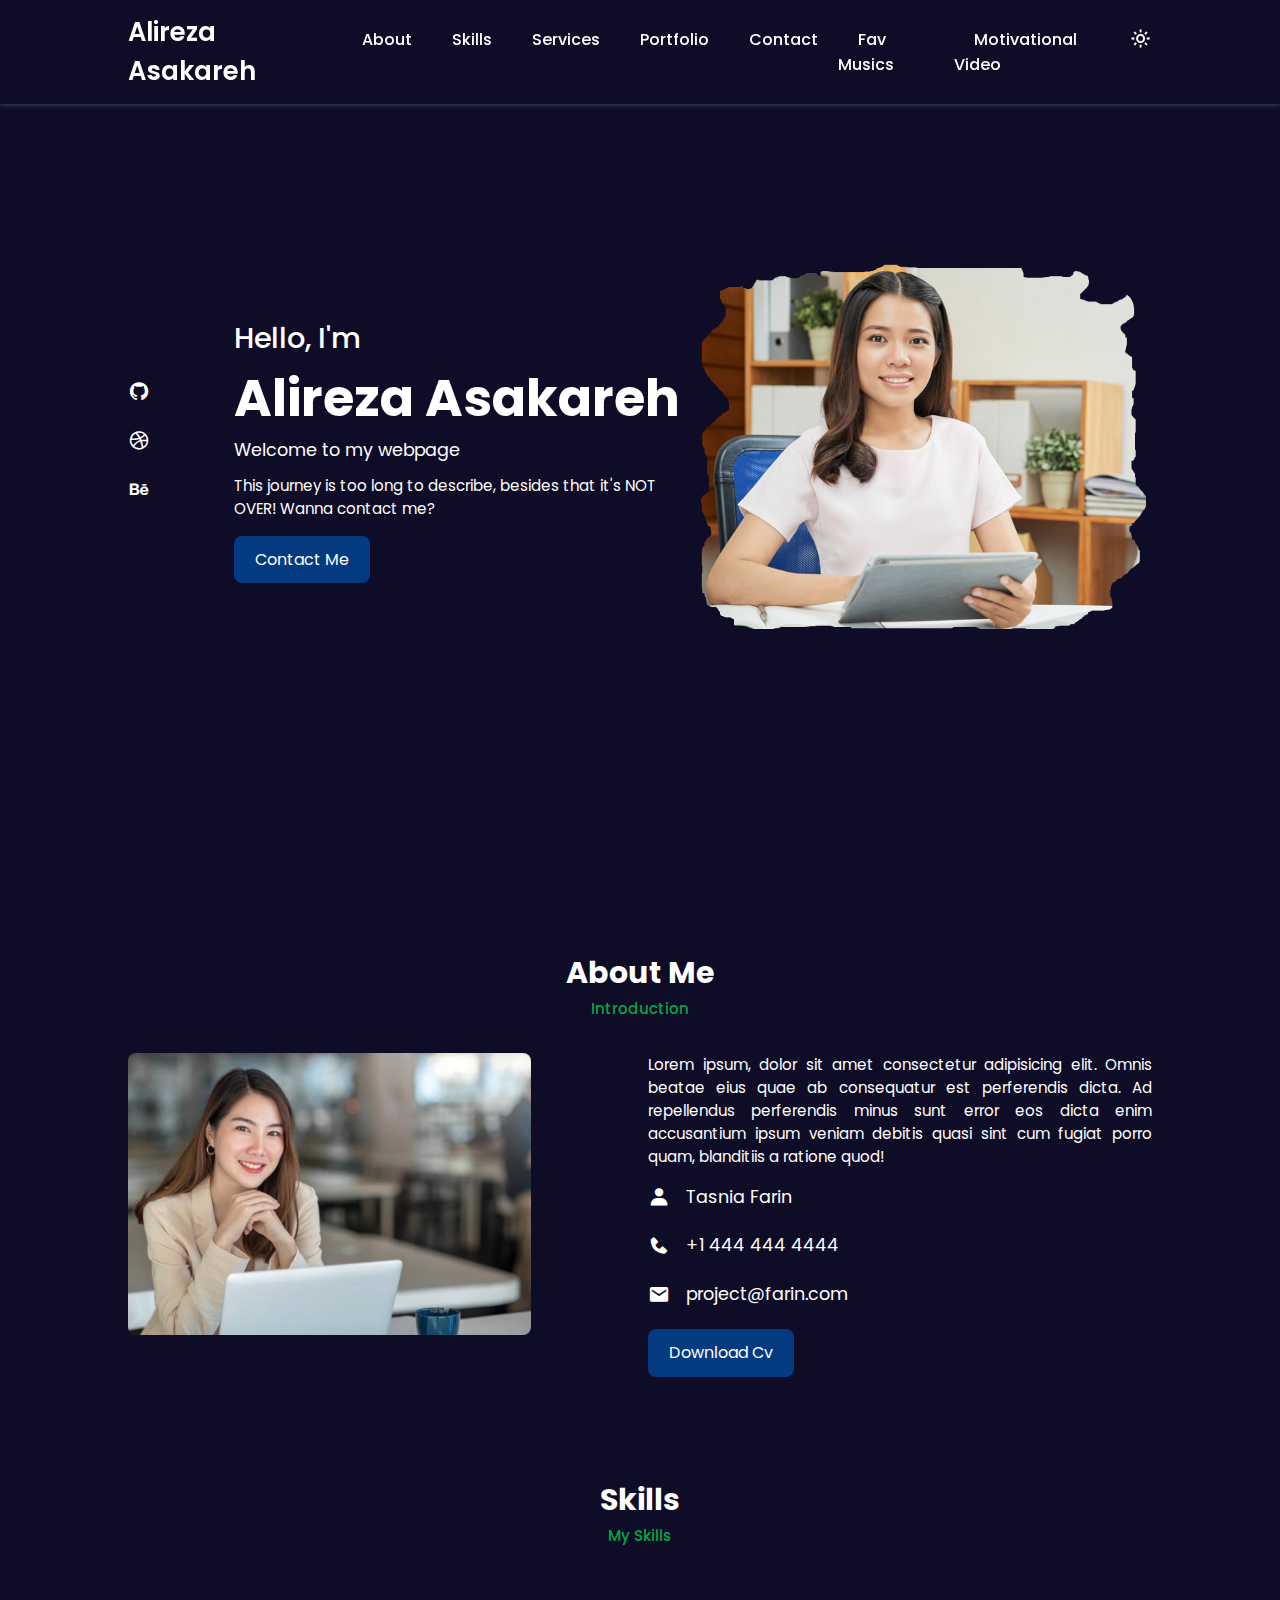
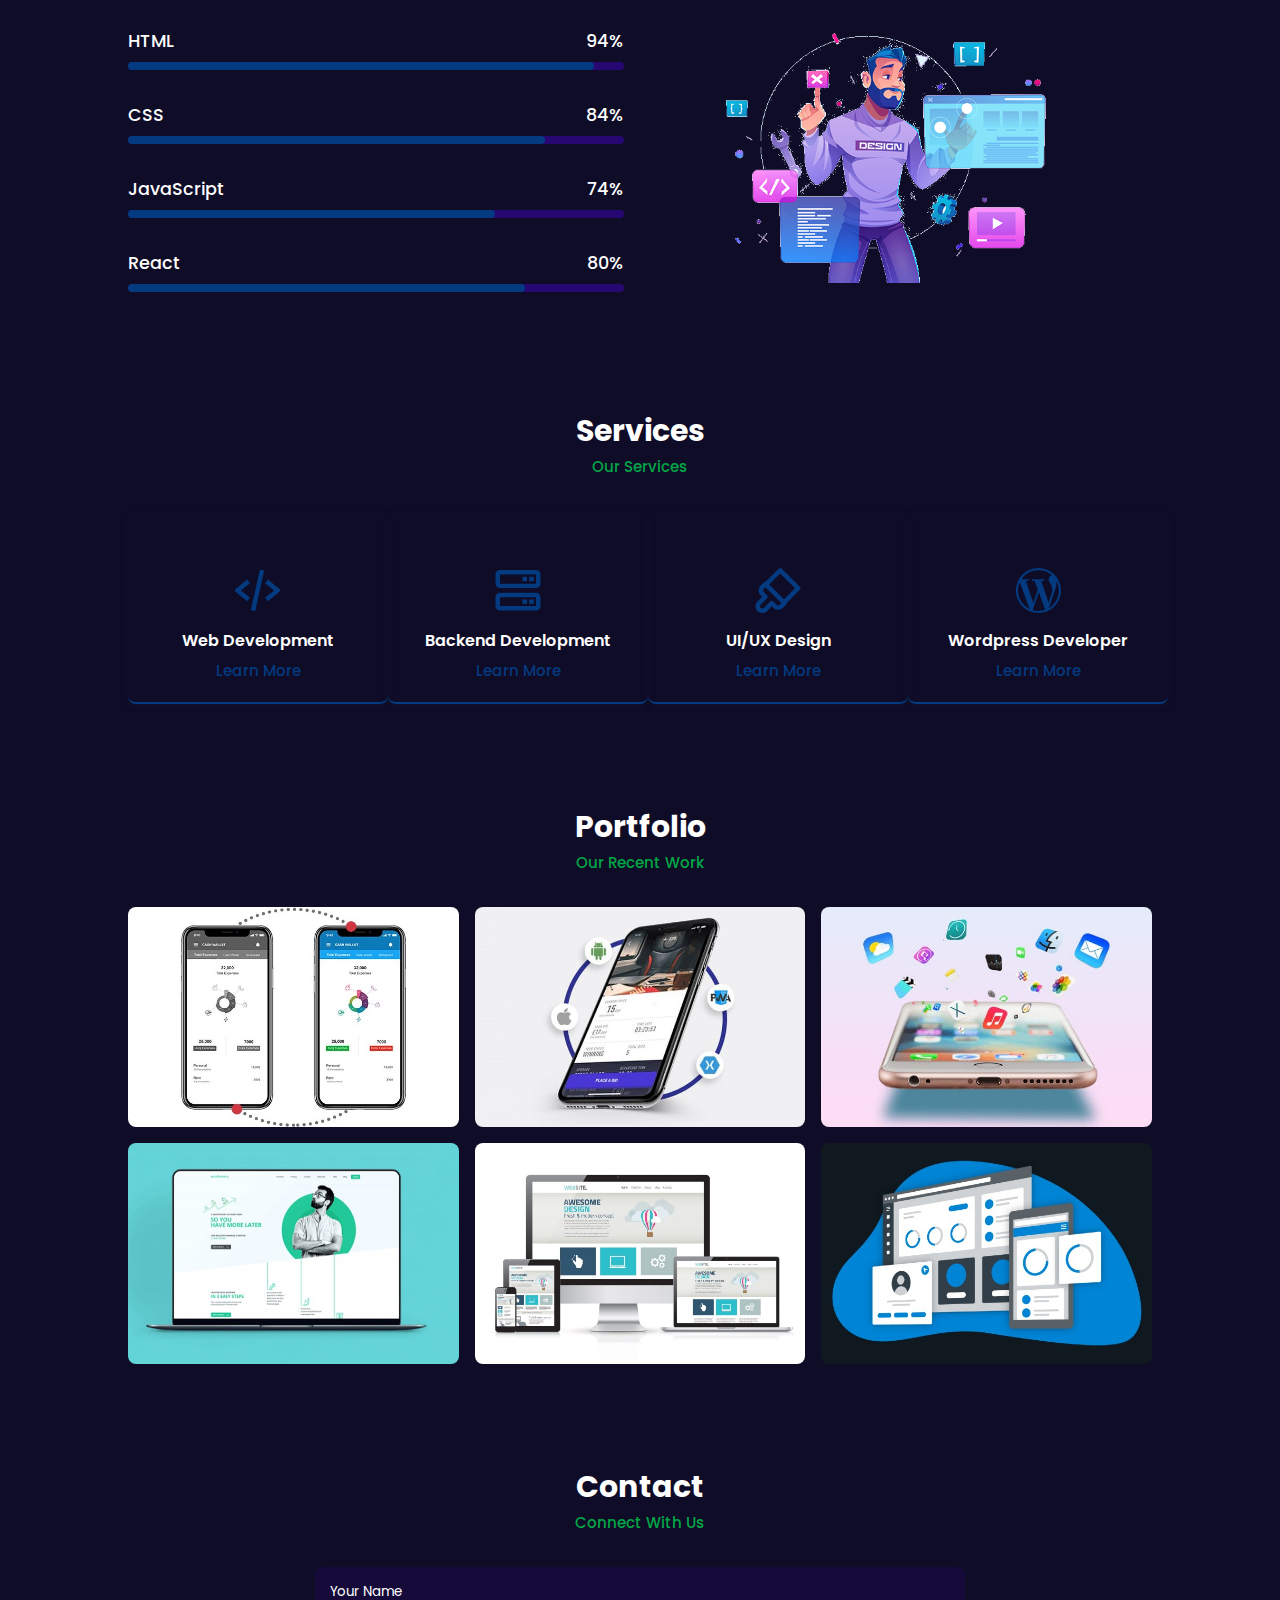
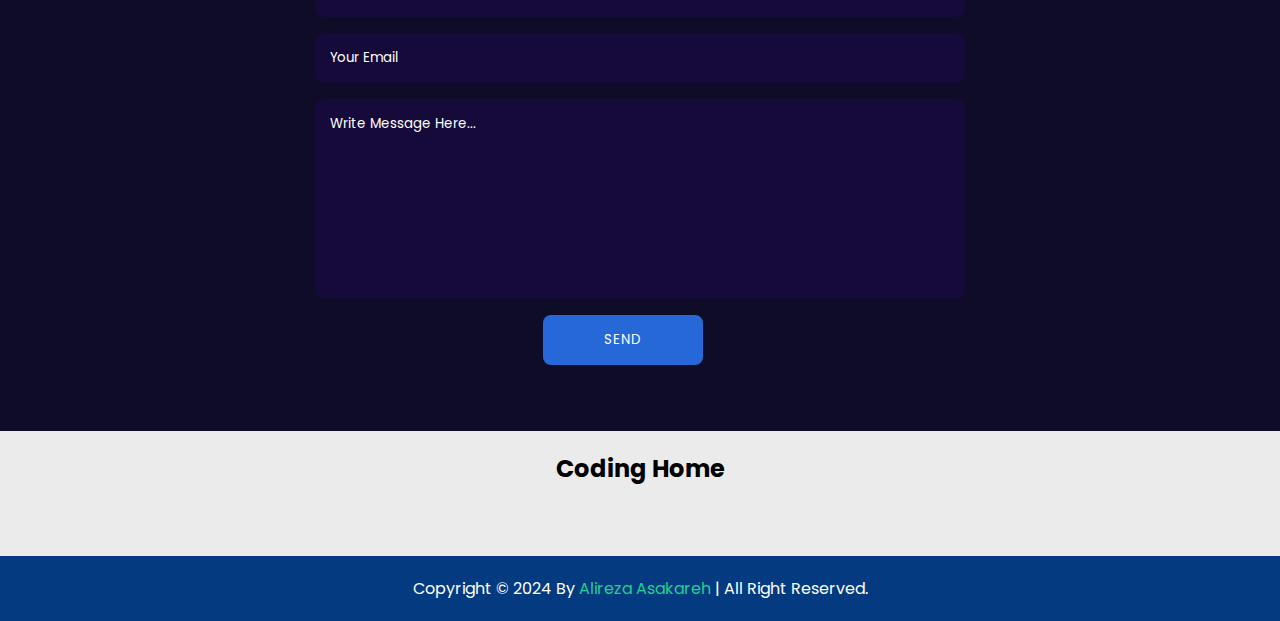
==== index.html @ b477e32b "Update index.html" ====
<!DOCTYPE html>
<html lang="en">
<head>
    <meta charset="UTF-8">
    <meta http-equiv="X-UA-Compatible" content="IE=edge">
    <meta name="viewport" content="width=device-width, initial-scale=1.0">
    <title>About Me | Alireza Asakareh</title>
    <!-- Link To CSS -->
    <link rel="stylesheet" href="./css/style.css">
    <!-- Box Icons -->
    <link rel="stylesheet"
  href="https://cdn.jsdelivr.net/npm/boxicons@latest/css/boxicons.min.css">


 
</head>
<body>
    <!-- Navbar -->
    <header>
        <a href="#" class="logo">Alireza Asakareh</a>
 
        <div class="bx bx-menu" id="menu-icon"></div>
 
        <ul class="navbar">
            <li><a href="#about">About</a></li>
            <li><a href="#skills">Skills</a></li>
            <li><a href="#services">Services</a></li>
            <li><a href="#portfolio">Portfolio</a></li>
            <li><a href="#contact">Contact</a></li>
            <li><a href="/FavoriteMusics">Fav Musics</a></li>
            <li><a href="/MOVideo">Motivational Video</a></li>
            <div class="bx bx-moon" id="darkmode"></div>
        </ul>
    </header>
    <!-- Home -->
 
    <section class="home" id="home">
        <div class="social">
            <a href="#"><i class='bx bxl-github'></i></a>
            <a href="#"><i class='bx bxl-dribbble' ></i></a>
            <a href="#"><i class='bx bxl-behance' ></i></a>
        </div>
        <div class="home-img">
            <img src="11.png" alt="">
        </div>
        <div class="home-text">
            <span>Hello, I'm</span>
            <h1>Alireza Asakareh</h1>
            <h2>Welcome to my webpage</h2>
            <p>This journey is too long to describe, besides that it's NOT OVER! Wanna contact me?</p>
            <a href="#contact" class="btn">Contact Me</a>
        </div>
 
    </section>
    <!-- About -->
    <section class="about" id="about">
        <div class="heading">
            <h2>About Me</h2>
            <span>Introduction</span>
        </div>
        <!-- About Content -->
        <div class="about-container">
            <div class="about-img">
                <img src="121.jpg" alt="">
            </div>
            <div class="about-text">
                <p>Lorem ipsum, dolor sit amet consectetur adipisicing elit. Omnis beatae eius quae ab consequatur est perferendis dicta. Ad repellendus perferendis minus sunt error eos dicta enim accusantium ipsum veniam debitis quasi sint cum fugiat porro quam, blanditiis a ratione quod!</p>
                <div class="information">
                    <!-- Box 1 -->
                    <div class="info-box">
                        <i class='bx bxs-user' ></i>
                        <span>Tasnia Farin</span>
                    </div>
                    <!-- Box 2 -->
                    <div class="info-box">
                        <i class='bx bxs-phone' ></i>
                        <span>+1 444 444 4444</span>
                    </div>
                    <!-- Box 3 -->
                    <div class="info-box">
                        <i class='bx bxs-envelope' ></i>
                        <span>project@farin.com</span>
                    </div>
                </div>
                <a href="#" class="btn">Download Cv</a>
            </div>
        </div>
    </section>
    <!-- Skills -->
    <section class="skills" id="skills">
        <div class="heading">
            <h2>Skills</h2>
            <span>My Skills</span>
        </div>
        <!-- Skills Content -->
        <div class="skills-container">
            <div class="bars">
                <!-- Box 1 -->
                <div class="bars-box">
                    <h3>HTML</h3>
                    <span>94%</span>
                    <div class="light-bar"></div>
                    <div class="percent-bar html-bar"></div>
                </div>
                <!-- Box 2 -->
                <div class="bars-box">
                    <h3>CSS</h3>
                    <span>84%</span>
                    <div class="light-bar"></div>
                    <div class="percent-bar css-bar"></div>
                </div>
                <!-- Box 3 -->
                <div class="bars-box">
                    <h3>JavaScript</h3>
                    <span>74%</span>
                    <div class="light-bar"></div>
                    <div class="percent-bar js-bar"></div>
                </div>
                <!-- Box 4 -->
                <div class="bars-box">
                    <h3>React</h3>
                    <span>80%</span>
                    <div class="light-bar"></div>
                    <div class="percent-bar react-bar"></div>
                </div>
            </div>
            <div class="skills-img">
                <img src="123.png" alt="">
            </div>
        </div>
 
    </section>
    <!-- Services -->
    <section class="services" id="services">
        <div class="heading">
            <h2>Services</h2>
            <span>Our Services</span>
        </div>
        <div class="services-content">
            <!-- Box 1 -->
            <div class="services-box">
                <i class='bx bx-code-alt' ></i>
                <h3>Web Development</h3>
                <a href="#">Learn More</a>
            </div>
            <!-- Box 2 -->
            <div class="services-box">
                <i class='bx bx-server' ></i>
                <h3>Backend Development</h3>
                <a href="#">Learn More</a>
            </div>
            <!-- Box 3 -->
            <div class="services-box">
                <i class='bx bx-brush' ></i>
                <h3>UI/UX Design</h3>
                <a href="#">Learn More</a>
            </div>

            <div class="services-box">
                <i class='bx bxl-wordpress' ></i>
                <h3>Wordpress Developer</h3>
                <a href="#">Learn More</a>
            </div>
        </div>
    </section>
    <!-- Portfolio -->
    <section class="portfolio" id="portfolio">
        <div class="heading">
            <h2>Portfolio</h2>
            <span>Our Recent Work</span>
        </div>
        <div class="portfolio-content">
            <div class="portfolio-img">
                <img src="blog-2.jpg" alt="">
            </div>
            <div class="portfolio-img">
                <img src="blog-3.jpg" alt="">
            </div>
            <div class="portfolio-img">
                <img src="blog-4.jpg" alt="">
            </div>
            <div class="portfolio-img">
                <img src="blog-5.jpg" alt="">
            </div>
            <div class="portfolio-img">
                <img src="blog-6.jpg" alt="">
            </div>
            <div class="portfolio-img">
                <img src="blog-7.jpg" alt="">
            </div>
            
        </div>
    </section>
    <!-- Contact -->
    <section class="contact" id="contact">
        <div class="heading">
            <h2>Contact</h2>
            <span>Connect With Us</span>
        </div>
        <div class="contact-form">
            <form action="mailto:AlirezaPlusBusiness@gmail.com" method="post">
                <input type="text" name="vName" id="vName" placeholder="Your Name">
                <input type="email" name="vEmail" id="vEmail" placeholder="Your Email">
                <textarea name="vMessage" id="vMessage" cols="30" rows="10" placeholder="Write Message Here..."></textarea>
                <input name="submit" type="submit" id="Ersal" onclick="Manage()" value="Send" class="contact-button">
            </form>
        </div>
    </section>
    <!-- Footer -->
    <div class="footer">
        <h2>Coding Home</h2>
        <div class="footer-social">
            <a href="https://x.com/AlirezaPlus">
 
<svg xmlns="http://www.w3.org/2000/svg" viewBox="0 0 512 512"><!--!Font Awesome Free 6.5.2 by @fontawesome - https://fontawesome.com License - https://fontawesome.com/license/free Copyright 2024 Fonticons, Inc.--><path d="M389.2 48h70.6L305.6 224.2 487 464H345L233.7 318.6 106.5 464H35.8L200.7 275.5 26.8 48H172.4L272.9 180.9 389.2 48zM364.4 421.8h39.1L151.1 88h-42L364.4 421.8z"/></svg></a>
        </div>
 
    </div>
    <!-- Copyright -->
    <div class="copyright">
        <p>Copyright © 2024 By <a href="#">Alireza Asakareh</a> | All Right Reserved.</p>
    </div>
 
 
 
    <!-- Link To JS -->
    <script src="./js/script.js"></script>
</body>
</html>
---- css/style.css ----
/* Google Fonts */
@import url("https://fonts.googleapis.com/css2?family=Poppins:wght@200;300;400;500;600;700&display=swap");
* {
  margin: 0;
  padding: 0;
  box-sizing: border-box;
  list-style: none;
  text-decoration: none;
  scroll-behavior: smooth;
  scroll-padding-top: 2rem;
  font-family: "Poppins", sans-serif;
}
:root {
  --main-color: #033a80;
  --bg-color: #fff;
  --text-color: #0f0c27;
  --hover: hsl(260, 100%, 51%);
 
  --big-font: 3.2rem;
  --medium-font: 1.8rem;
  --p-font: 0.941rem;
}
section {
  padding: 50px 10%;
}
body.active {
  --text-color: #fff;
  --bg-color: #0f0c27;
}
body {
  background: var(--bg-color);
  color: var(--text-color);
}
*::selection {
  color: var(--bg-color);
  background: var(--main-color);
}
.heading {
  text-align: center;
}
.heading h2 {
  font-size: 30px;
}
 
.heading span {
  font-size: var(--p-font);
  color: rgb(2, 166, 70);
}
header {
  position: fixed;
  width: 100%;
  top: 0;
  right: 0;
  z-index: 1000;
  display: flex;
  align-items: center;
  justify-content: space-between;
  background: var(--bg-color);
  padding: 13px 10%;
  transition: 0.2s;
  box-shadow: -3px -3px 7px #ffffff73,
				2px 2px 5px rgba(94, 104, 121, 0.288);
}
header.shadow {
  box-shadow: 0 0 4px rgb(14 55 54 / 15%);
}
.logo {
  font-size: 1.61rem;
  font-weight: 600;
  color: var(--text-color);
}
.navbar {
  display: flex;
}
.navbar a {
  font-size: 1rem;
  padding: 10px 20px;
  color: var(--text-color);
  font-weight: 500;
}
.navbar a:hover {
  color: var(--hover);
}
#menu-icon {
  font-size: 24px;
  cursor: pointer;
  z-index: 10001;
  display: none;
}
#darkmode {
  font-size: 22px;
  cursor: pointer;
}
.home {
  position: relative;
  width: 100%;
  min-height: 100vh;
  display: grid;
  grid-template-columns: 0.2fr 1fr 1fr;
  align-items: center;
  gap: 1rem;
}
.home-img {
  order: 3;
}
.home-img img {
  width: 100%;
}
.home-text span {
  font-size: var(--medium-font);
  font-weight: 500;
}
.home-text h1 {
  font-size: var(--big-font);
}
.home-text h2 {
  font-size: 1.1rem;
  font-weight: 400;
}
.home-text p {
  font-size: var(--p-font);
  font-weight: 400;
  margin: 0.7rem 0 1rem;
}
.social {
  display: flex;
  flex-direction: column;
}
.social a {
  margin-bottom: 1rem;
  font-size: 22px;
  color: var(--text-color);
}
.social a:hover {
  color: var(--hover);
}
.btn {
  display: inline-block;
  background: var(--main-color);
  color: #fff;
  padding: 0.7rem 1.3rem;
  border-radius: 0.5rem;
}
.btn:hover {
  background: var(--hover);
}
 

.about-container {
  display: grid;
  grid-template-columns: repeat(2, 1fr);
  gap: 1rem;
  margin-top: 2rem;
}
 
.about-img img {
  width: 80%;
  border-radius: 0.5rem;
}
.about-text p {
  font-size: var(--p-font);
  font-weight: 400;
  text-align: justify;
}
.information {
  margin: 1rem 0 1.4rem;
}
.information .info-box {
  display: flex;
  align-items: center;
  margin-bottom: 1.4rem;
}
.information .info-box .bx {
  font-size: 22px;
}
.information .info-box span {
  font-weight: 400;
  margin-left: 1rem;
}
.skills-container {
  display: grid;
  grid-template-columns: repeat(2, 1fr);
  align-items: center;
  gap: 2rem;
  margin-top: 4rem;
}
.skills-img img {
  width: 80%;
  padding-left: 4rem;
  object-position: center;
}
.bars-box {
  position: relative;
  display: flex;
  justify-content: space-between;
  align-items: center;
  padding: 1rem 0;
  margin-bottom: 1rem;
}
.bars-box h3,
span {
  font-size: 1.1rem;
  font-weight: 500;
}
.light-bar {
  position: absolute;
  bottom: 0;
  left: 0;
  width: 100%;
  height: 0.5rem;
  background: hsla(260, 100%, 44%, 0.4);
  border-radius: 0.5rem;
}
.percent-bar {
  position: absolute;
  bottom: 0;
  left: 0;
  height: 0.5rem;
  background: var(--main-color);
  border-radius: 0.5rem;
}
.html-bar {
  width: 94%;
}
.css-bar {
  width: 84%;
}
.js-bar {
  width: 74%;
}
.react-bar {
  width: 80%;
}
.services-content {
  display: grid;
  grid-template-columns: repeat(auto-fit, minmax(200px, auto));
  justify-content: center;
  gap: 1rem;
  margin-top: 2rem;
}
.services-box {
  padding: 20px;
  width: 260px;
  display: flex;
  flex-direction: column;
  align-items: center;
  text-align: center;
  border-radius: 0.5rem;
  border-bottom: 2px solid var(--main-color);
  box-shadow: 0 2px 7px rgb(14 55 54 / 15%);
}
.services-box:hover{
 background-color: #02225a;
}

.services-box h3 {
  font-size: 1rem;
  font-weight: 600;
  margin: 0.7rem 0 0.4rem;
}
.services-box:hover h3{
  color: #fff;
}
.services-box .bx {
  padding-top: 2rem;
  font-size: 54px;
  color: var(--main-color);
}
.services-box:hover .bx{
  color: #22cf91;
}
.services-box a {
  color: var(--main-color);
  font-size: var(--p-font);
  font-weight: 500;
}
.services-box:hover a{
  color: #8b8a8f;
}
.portfolio-content {
  display: grid;
  grid-template-columns: repeat(auto-fit, minmax(280px, auto));
  gap: 1rem;
  margin-top: 2rem;
}
.portfolio-img {
  overflow: hidden;
  border-radius: 0.5rem;
}
.portfolio-img img {
  width: 100%;
  display: block;
}
.portfolio-img img:hover {
  transform: scale(1.1);
  transition: 1s;
}
.contact-form {
  display: grid;
  place-items: center;
  margin-top: 2rem;
}
.contact-form form {
  display: flex;
  flex-direction: column;
  width: 650px;
}
form input,
textarea {
  padding: 15px;
  border-radius: 0.5rem;
  width: 100%;
  border: none;
  outline: none;
  background: hsla(260, 100%, 44%, 0.1);
  margin-bottom: 1rem;
  color: var(--text-color);
}
form input::placeholder,
textarea::placeholder {
  color: var(--text-color);
}
form textarea {
  resize: none;
  height: 200px;
}
.contact-button {
  width: 160px;
  cursor: pointer;
  background: #2768d9;
  color: #fff;
  justify-content: center;
  text-transform: uppercase;
  letter-spacing: 1px;
  margin-left: 35%;
}
.contact-button:hover {
  background: var(--hover);
}
.footer {
  display: grid;
  place-items: center;
  padding: 20px;
  background: #ebebeb;
  color: #000;
}
.footer h2 {
  font-size: 1.5rem;
  margin-bottom: 1.6rem;
}
.footer-social a i{
  color: rgb(10, 26, 208);
  font-size: 25px;
  margin-left: 10px;
  text-align: center;
  line-height: 40px;
  background-color: #fff;
  border-radius: 50%;
  width: 40px;
  height: 40px;
}
.copyright {
  padding: 20px;
  background: var(--main-color);
  text-align: center;
  color: #fff;
}
.copyright a{
  color: #22cf91;
}
/* Making Responsive */
@media (max-width: 991px) {
  header {
    padding: 18px 4%;
  }
  section {
    padding: 50px 4%;
  }
}
@media (max-width: 881px) {
  :root {
    --big-font: 2.7rem;
    --medium-font: 1.4rem;
  }
}
@media (max-width: 768px) {
  :root {
    --big-font: 2.4rem;
    --medium-font: 1.2rem;
  }
  header {
    padding: 11px 4%;
  }
  #menu-icon {
    display: initial;
    color: var(--text-color);
  }
  header .navbar {
    position: absolute;
    top: -500px;
    left: 0;
    right: 0;
    display: flex;
    flex-direction: column;
    background: var(--bg-color);
    box-shadow: 0 4px 4px rgb(0 0 0 / 10%);
    transition: 0.2s ease;
    text-align: center;
  }
  .navbar.active {
    top: 100%;
  }
  .navbar a {
    padding: 1.5rem;
    display: block;
    background: var(--bg-color);
  }
  #darkmode {
    position: absolute;
    top: 1.4rem;
    right: 2rem;
  }
  .scroll-down {
    display: none;
  }
  .home {
    grid-template-columns: 0.5fr 3fr;
  }
  .home-text {
    grid-column: 1/3;
    padding-left: 1.4rem;
  }
  .home-img {
    order: initial;
  }
  .about-container {
    grid-template-columns: 1fr;
  }
  .about-img {
    display: flex;
    justify-content: center;
  }
  .skills-container {
    grid-template-columns: 1fr;
  }
  .skills-img img {
    padding-left: 0;
  }
  .skills-img {
    padding-top: 2rem;
    display: flex;
    justify-content: center;
  }
  .contact-form form{
    width: 300px;
  }
  .contact-button{
    margin-left: 25%;
  }
}
@media (max-width: 340px) {
  :root {
    --big-font: 1.7rem;
    --medium-font: 1.1rem;
  }
  .home-text span {
    font-size: 1rem;
  }
  .home-text h2 {
    font-size: 0.9rem;
    font-weight: 500;
  }
  .information .info-box span {
    font-size: 1rem;
  }
  .portfolio-content {
    grid-template-columns: repeat(auto-fit, minmax(200px, auto));
  }
  .contact-form form{
    width: 300px;
  }
  .contact-button{
    margin-left: 25%;
  }
}
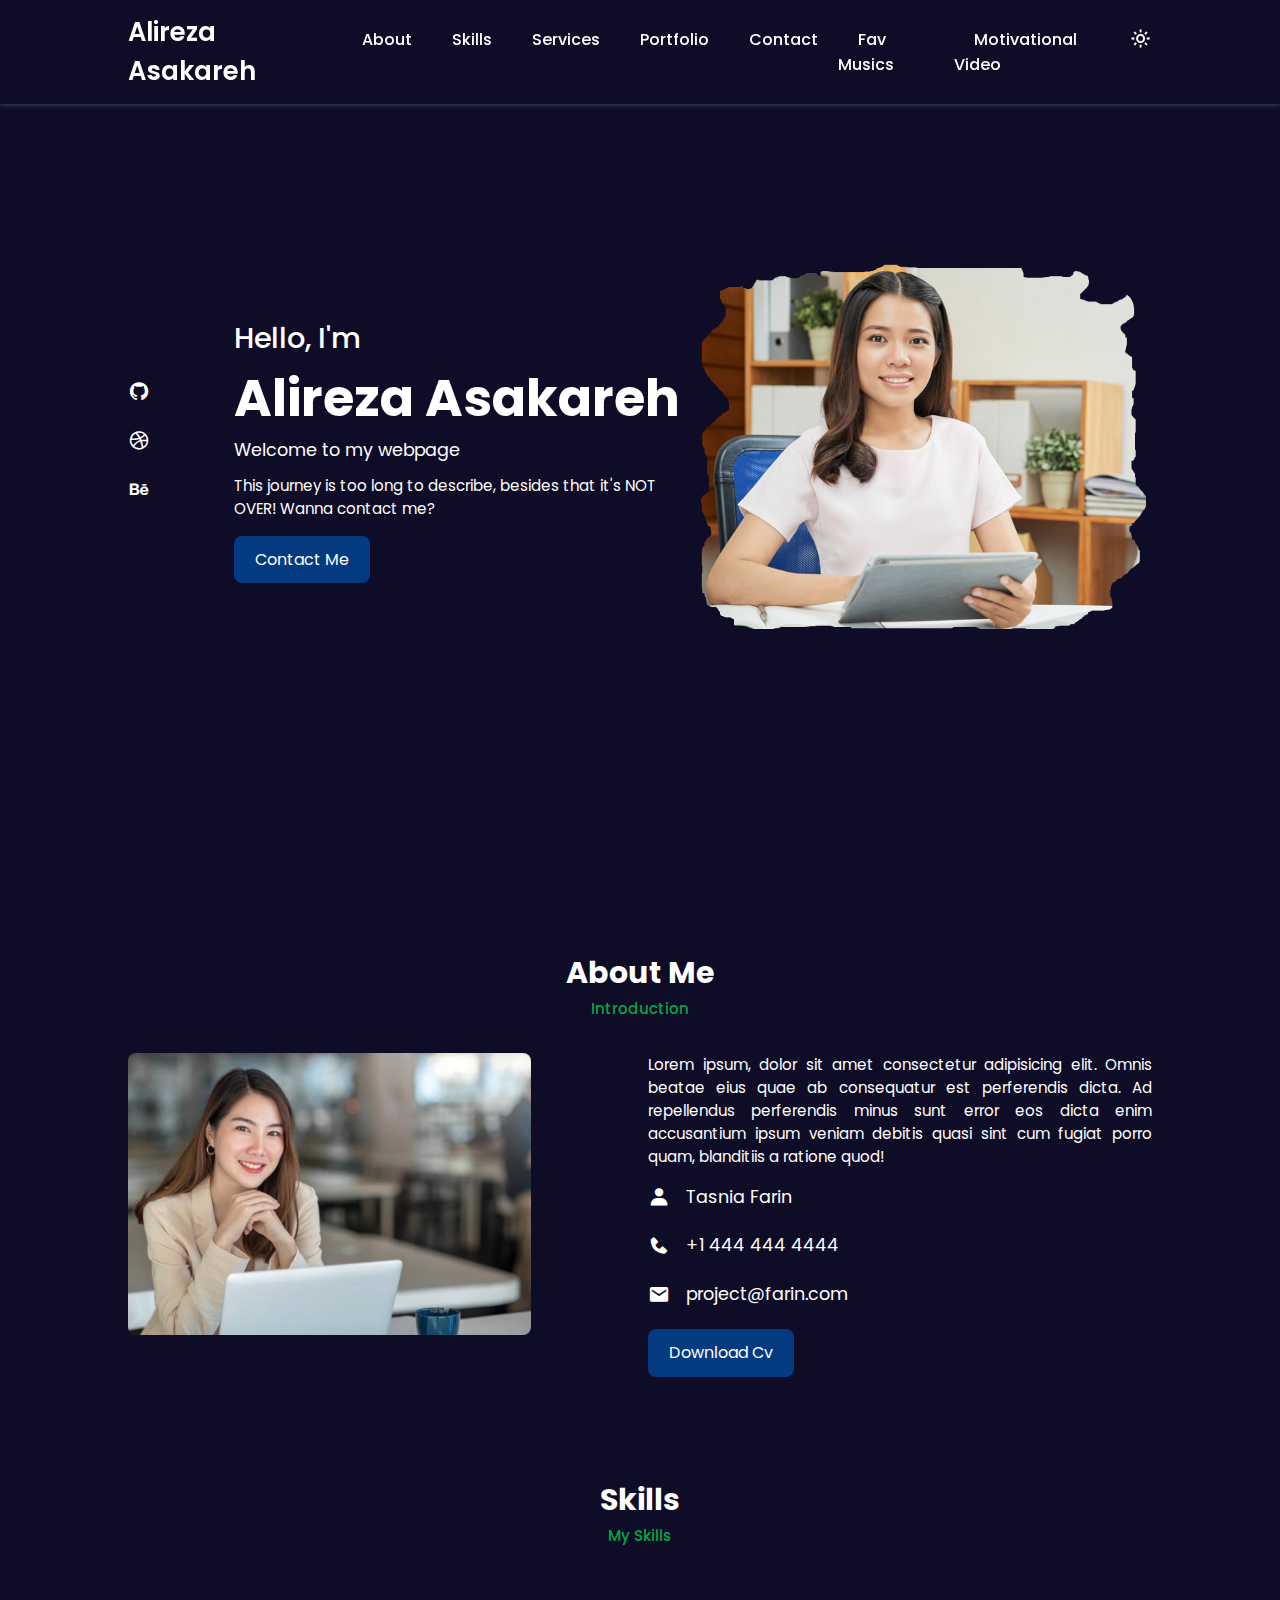
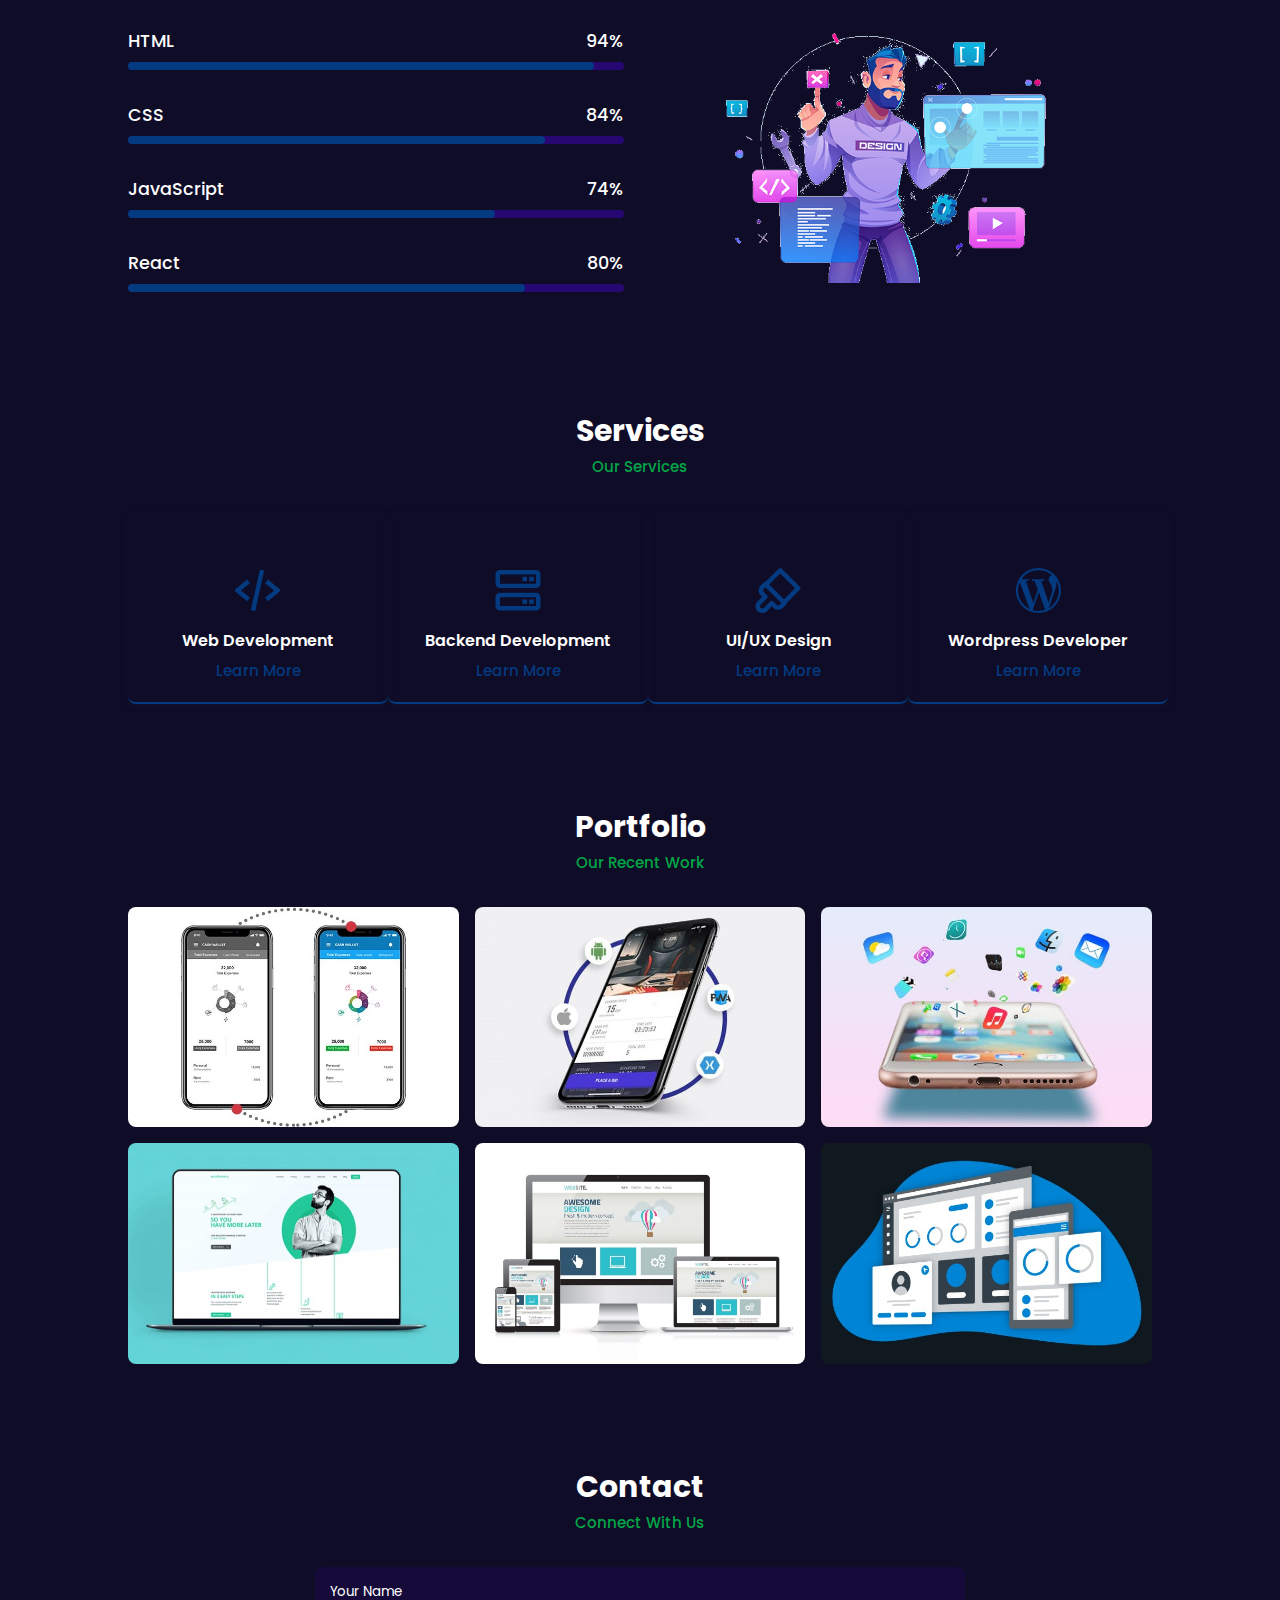
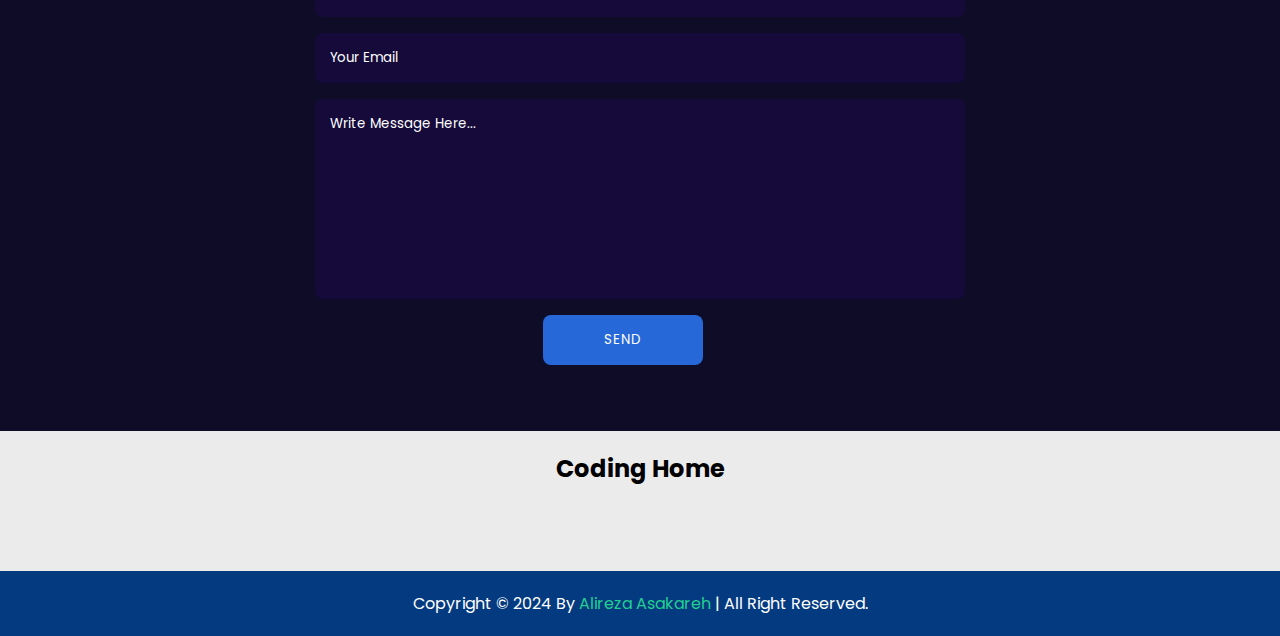
==== commit 57666787: "Update index.html" ====
--- a/index.html
+++ b/index.html
@@ -10,8 +10,9 @@
     <!-- Box Icons -->
     <link rel="stylesheet"
   href="https://cdn.jsdelivr.net/npm/boxicons@latest/css/boxicons.min.css">
-
-
+    <!-- Fontawesome -->
+    <link rel="stylesheet"
+  href="https://cdn.jsdelivr.net/npm/boxicons@latest/css/boxicons.min.css">
  
 </head>
 <body>
@@ -210,9 +211,7 @@
     <div class="footer">
         <h2>Coding Home</h2>
         <div class="footer-social">
-            <a href="https://x.com/AlirezaPlus">
- 
-<svg xmlns="http://www.w3.org/2000/svg" viewBox="0 0 512 512"><!--!Font Awesome Free 6.5.2 by @fontawesome - https://fontawesome.com License - https://fontawesome.com/license/free Copyright 2024 Fonticons, Inc.--><path d="M389.2 48h70.6L305.6 224.2 487 464H345L233.7 318.6 106.5 464H35.8L200.7 275.5 26.8 48H172.4L272.9 180.9 389.2 48zM364.4 421.8h39.1L151.1 88h-42L364.4 421.8z"/></svg></a>
+            <a href="https://x.com/AlirezaPlus"><i class="fa-brands fa-square-x-twitter"></i></a>
         </div>
  
     </div>
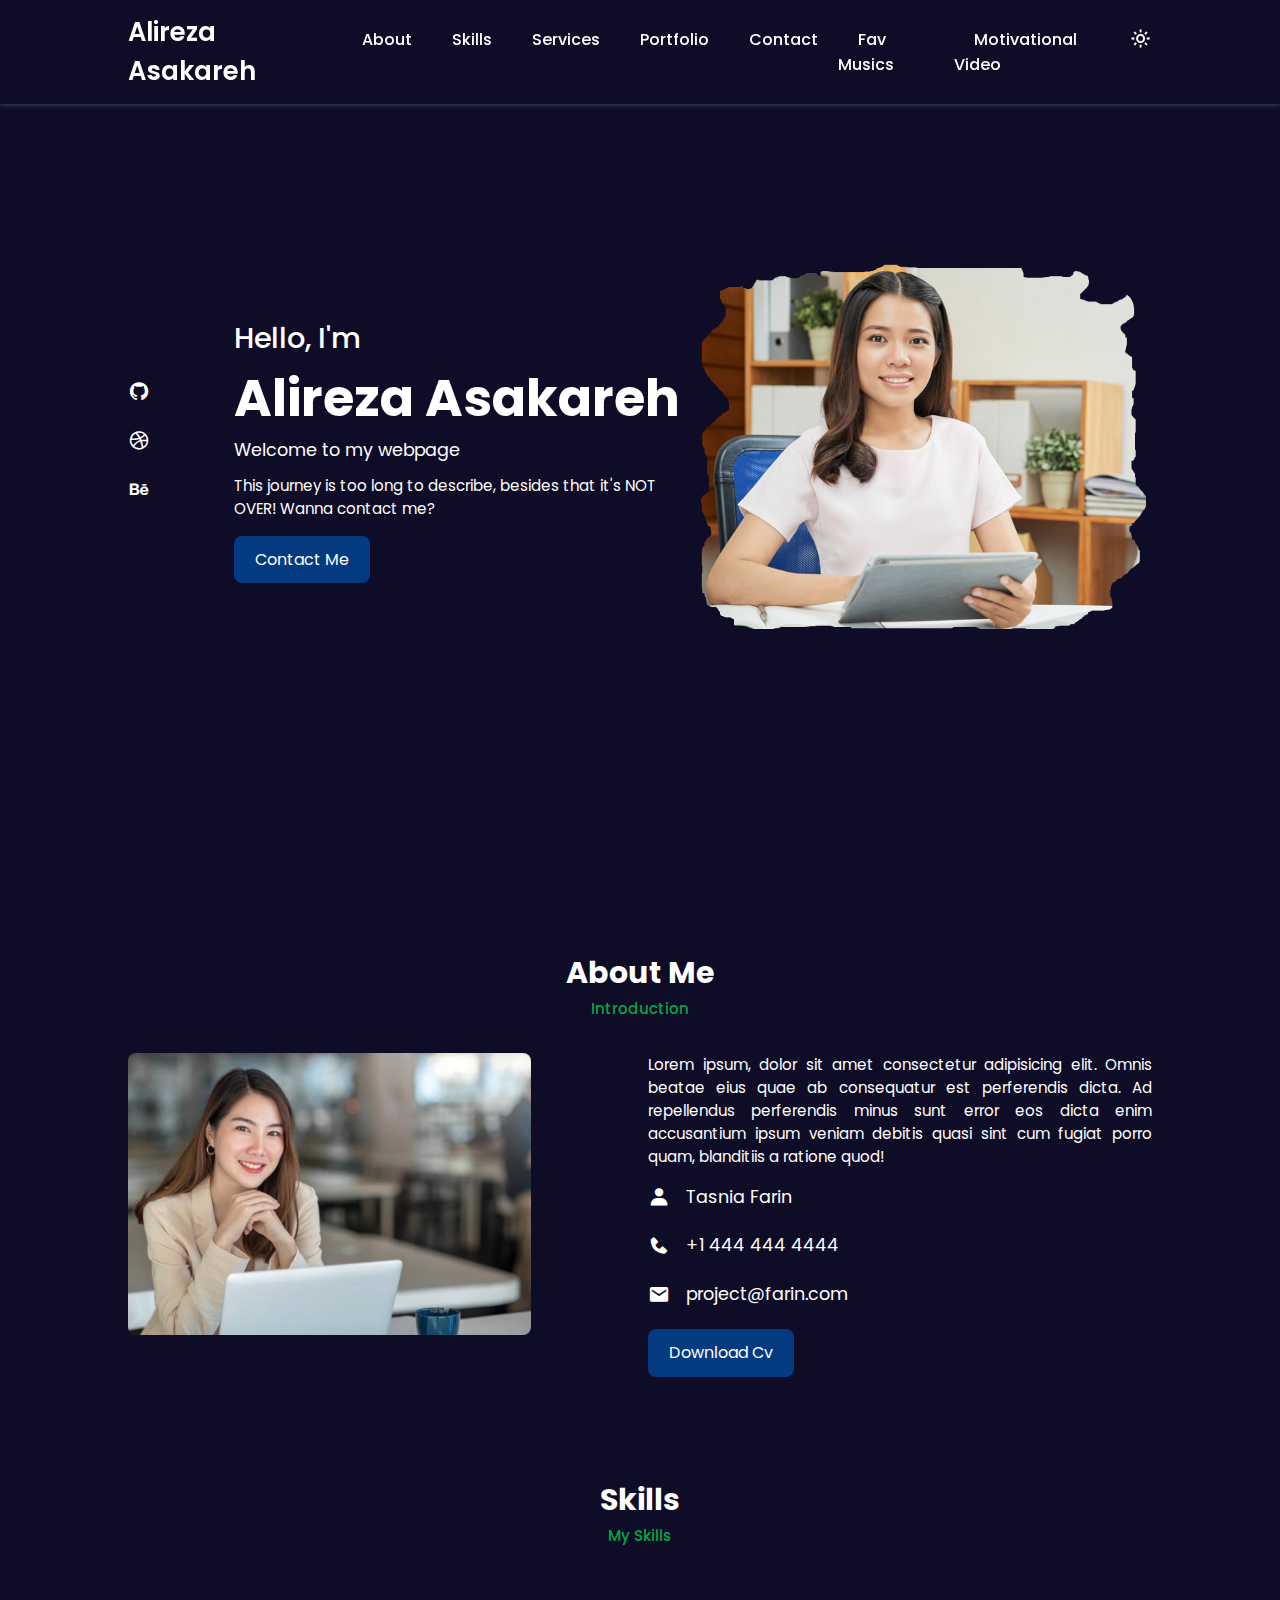
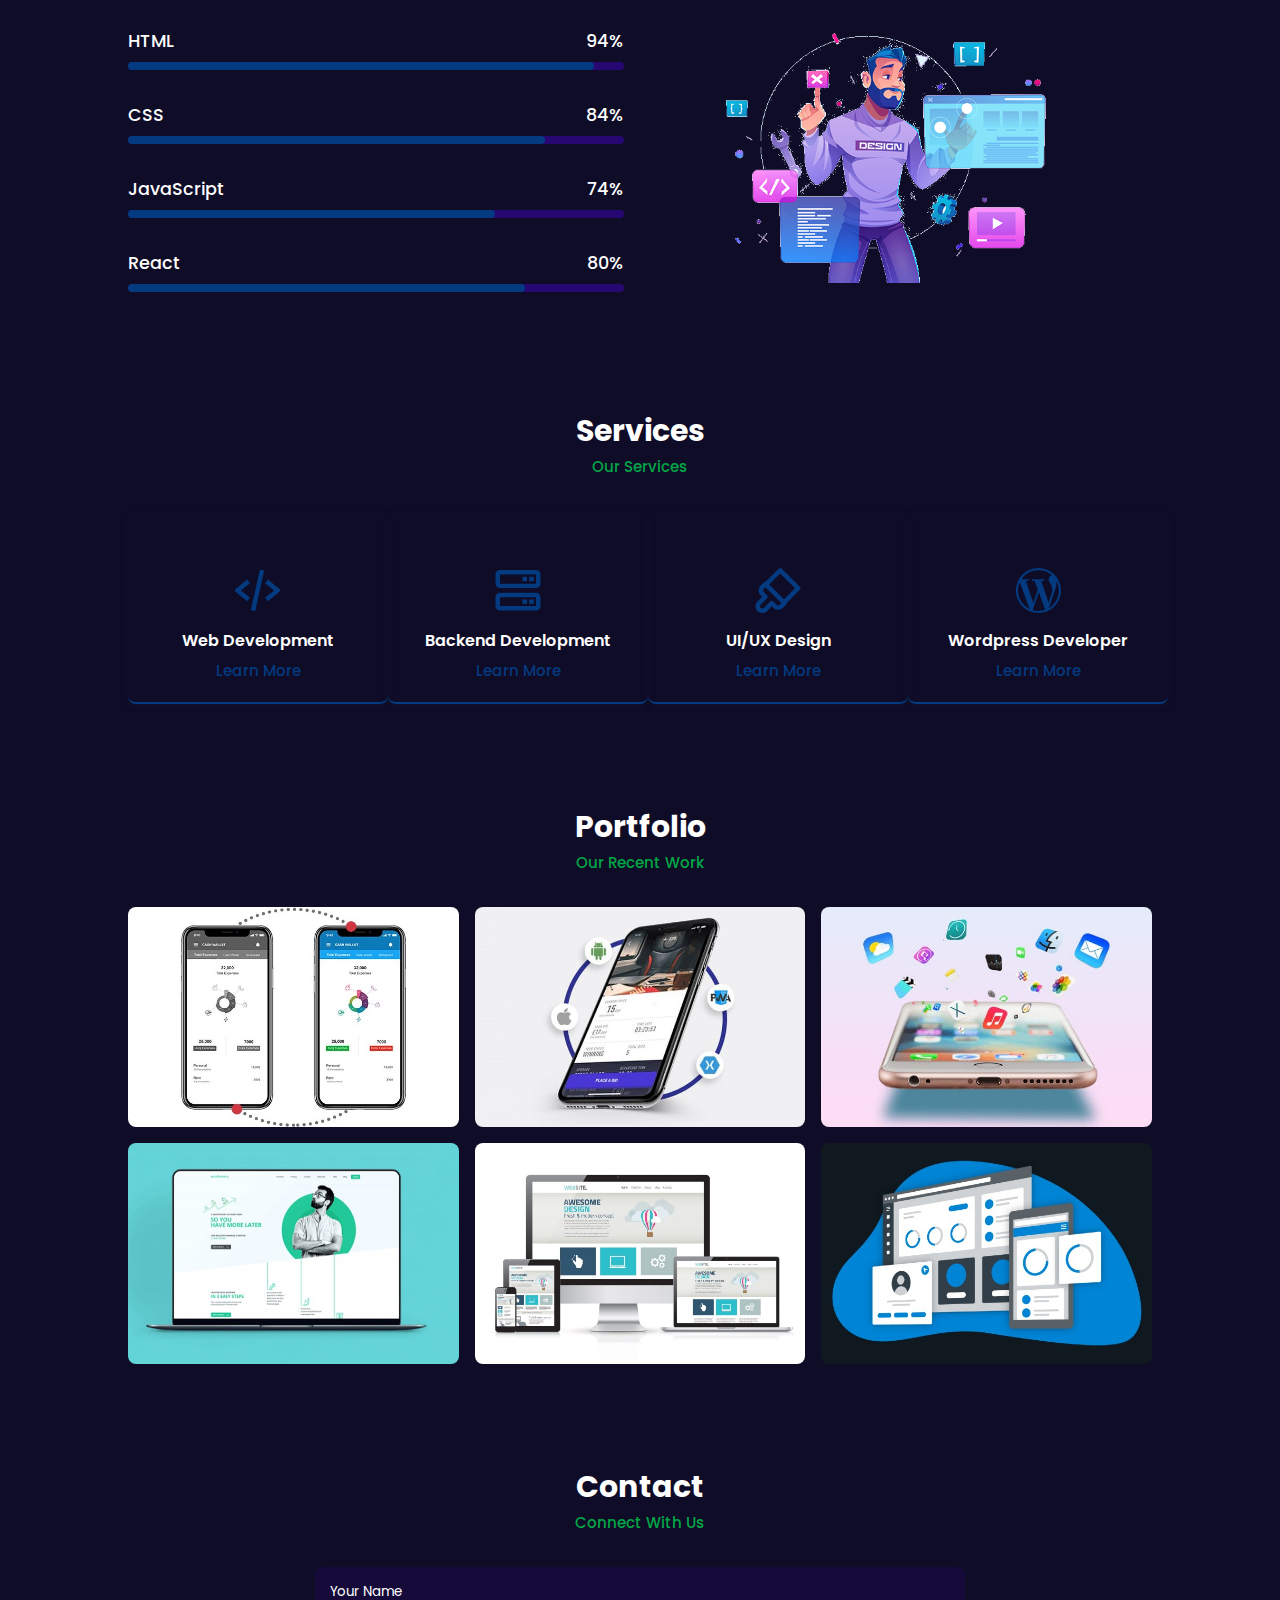
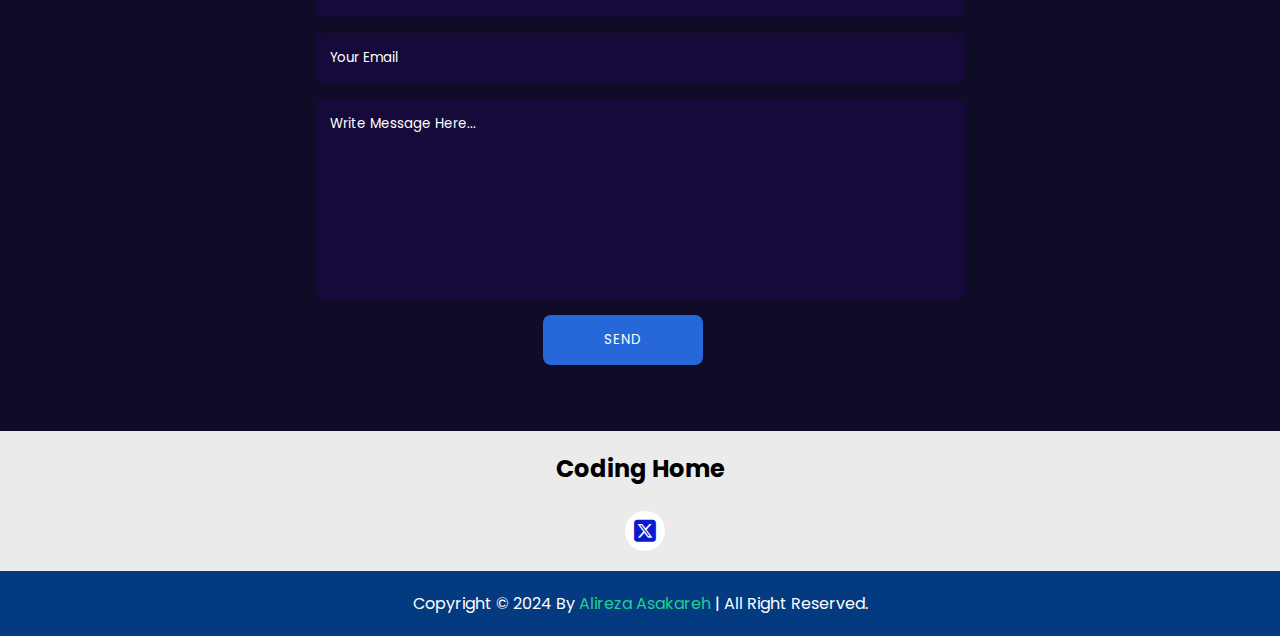
==== commit 3c6e2466: "Update index.html" ====
--- a/index.html
+++ b/index.html
@@ -11,8 +11,8 @@
     <link rel="stylesheet"
   href="https://cdn.jsdelivr.net/npm/boxicons@latest/css/boxicons.min.css">
     <!-- Fontawesome -->
-    <link rel="stylesheet"
-  href="https://cdn.jsdelivr.net/npm/boxicons@latest/css/boxicons.min.css">
+    <link rel="stylesheet" 
+href="https://cdnjs.cloudflare.com/ajax/libs/font-awesome/6.5.2/css/all.min.css">
  
 </head>
 <body>
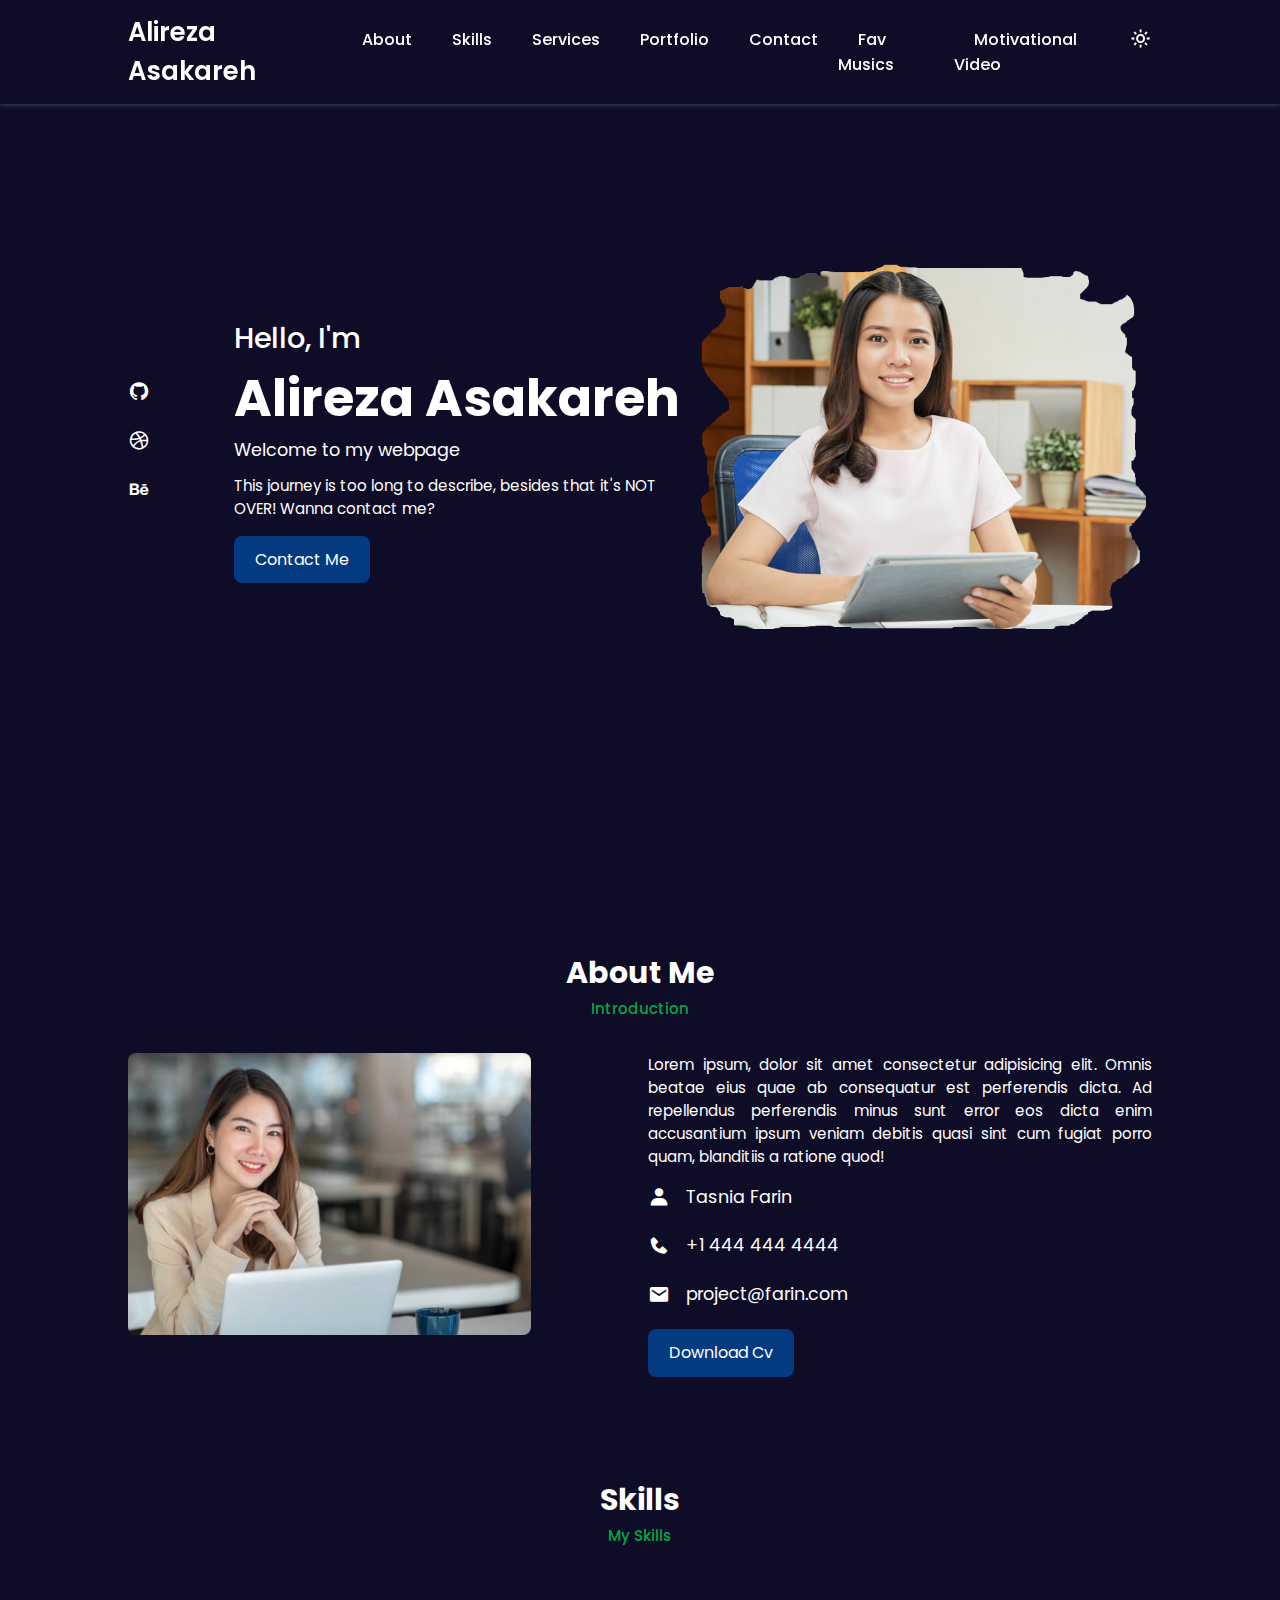
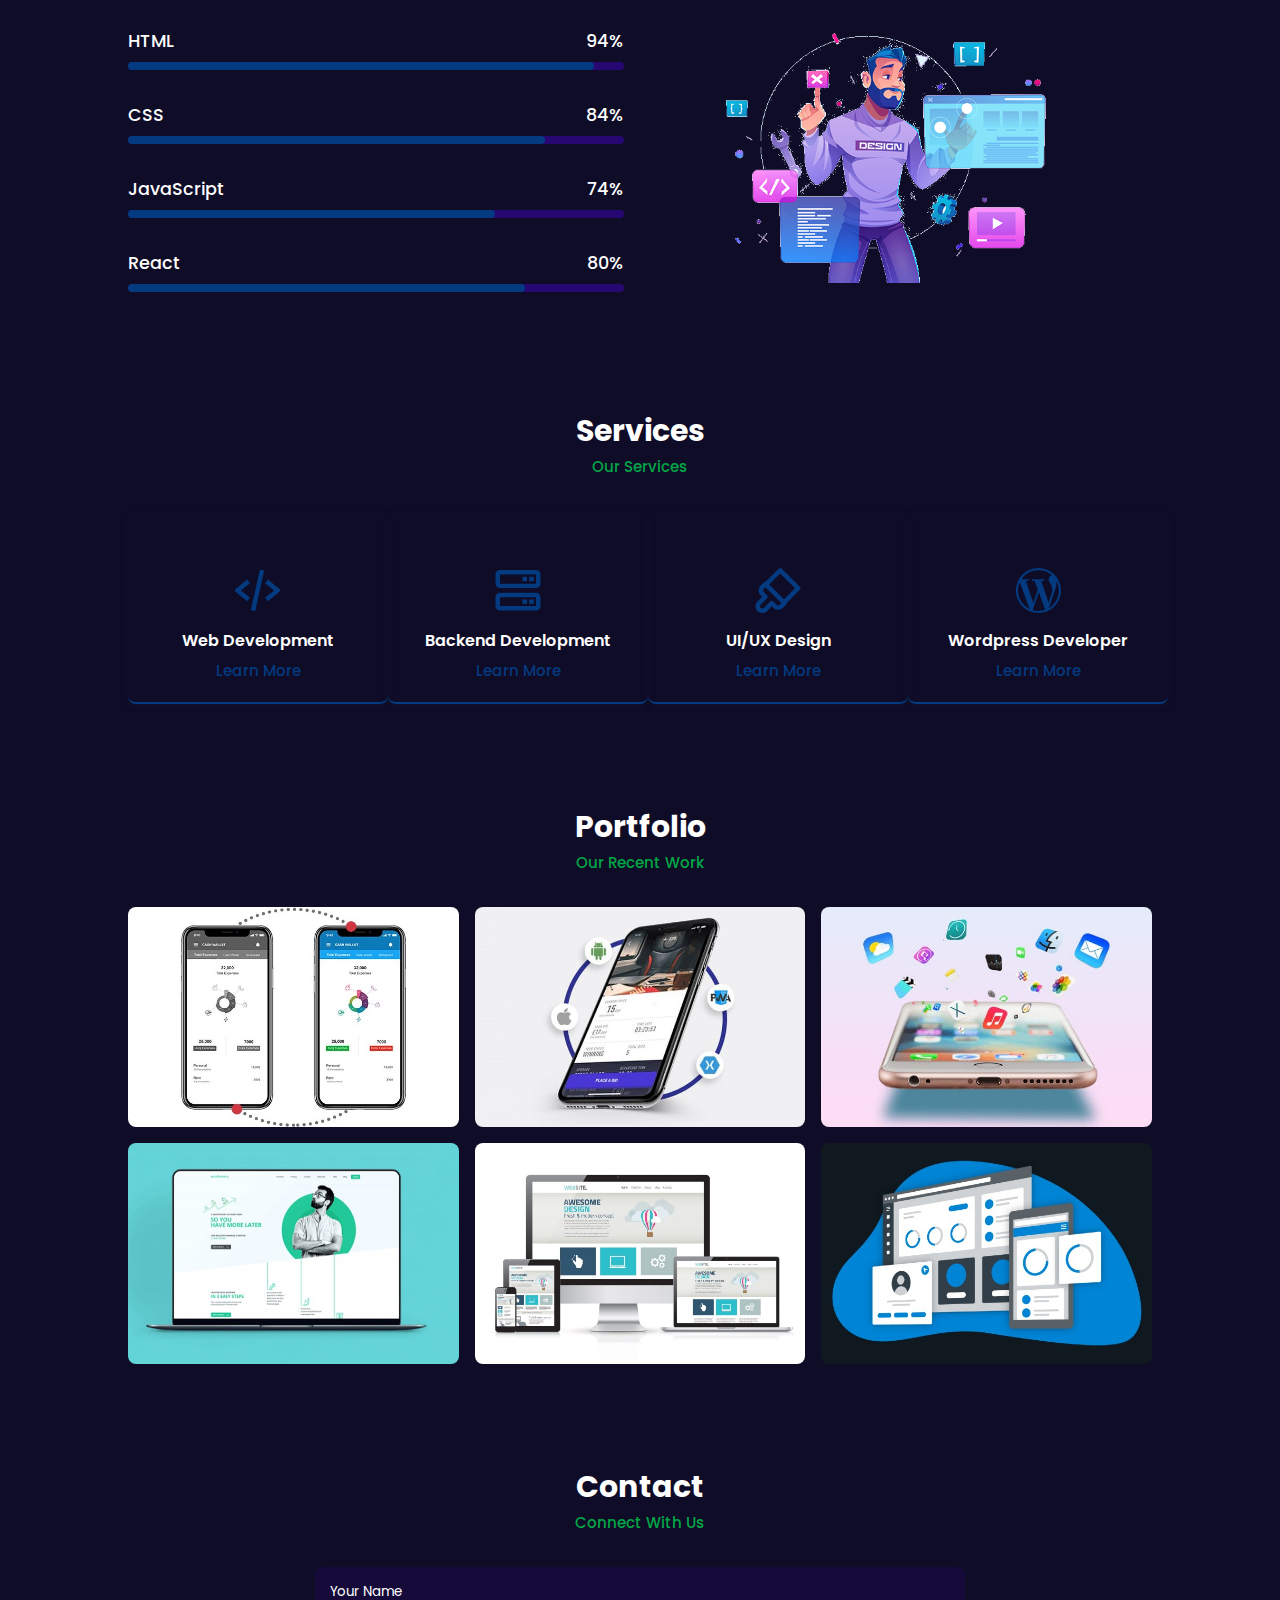
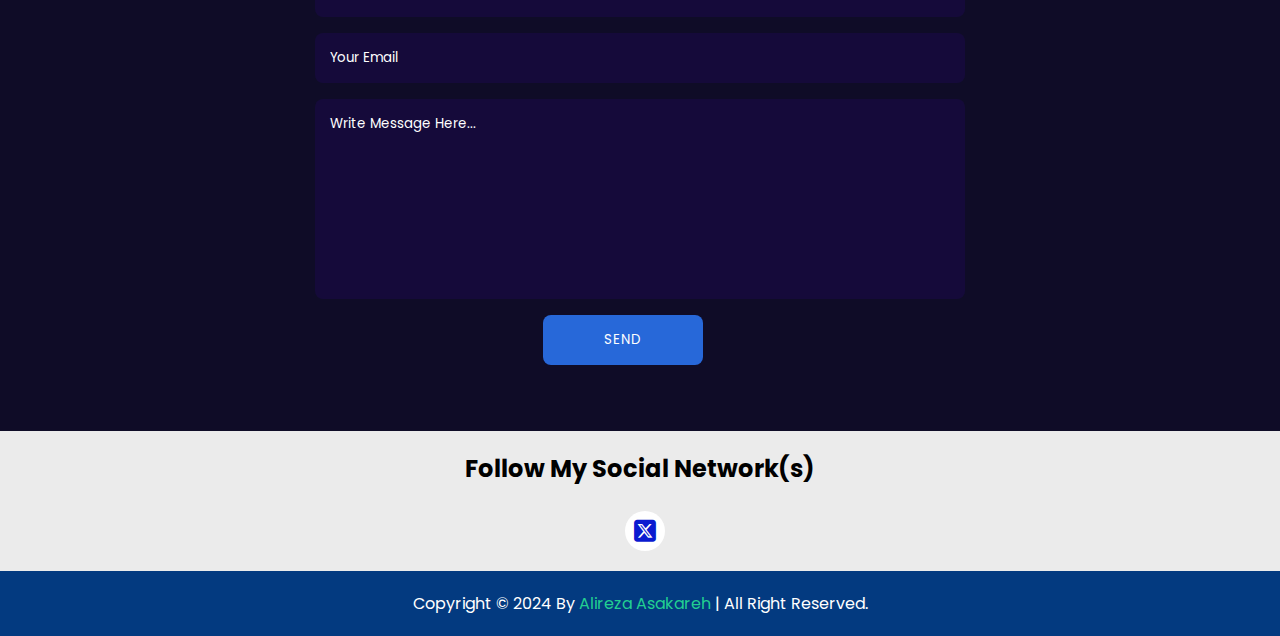
==== commit 21c8eaa9: "Update index.html" ====
--- a/index.html
+++ b/index.html
@@ -209,7 +209,7 @@
     </section>
     <!-- Footer -->
     <div class="footer">
-        <h2>Coding Home</h2>
+        <h2>Follow My Social Network(s)</h2>
         <div class="footer-social">
             <a href="https://x.com/AlirezaPlus"><i class="fa-brands fa-square-x-twitter"></i></a>
         </div>
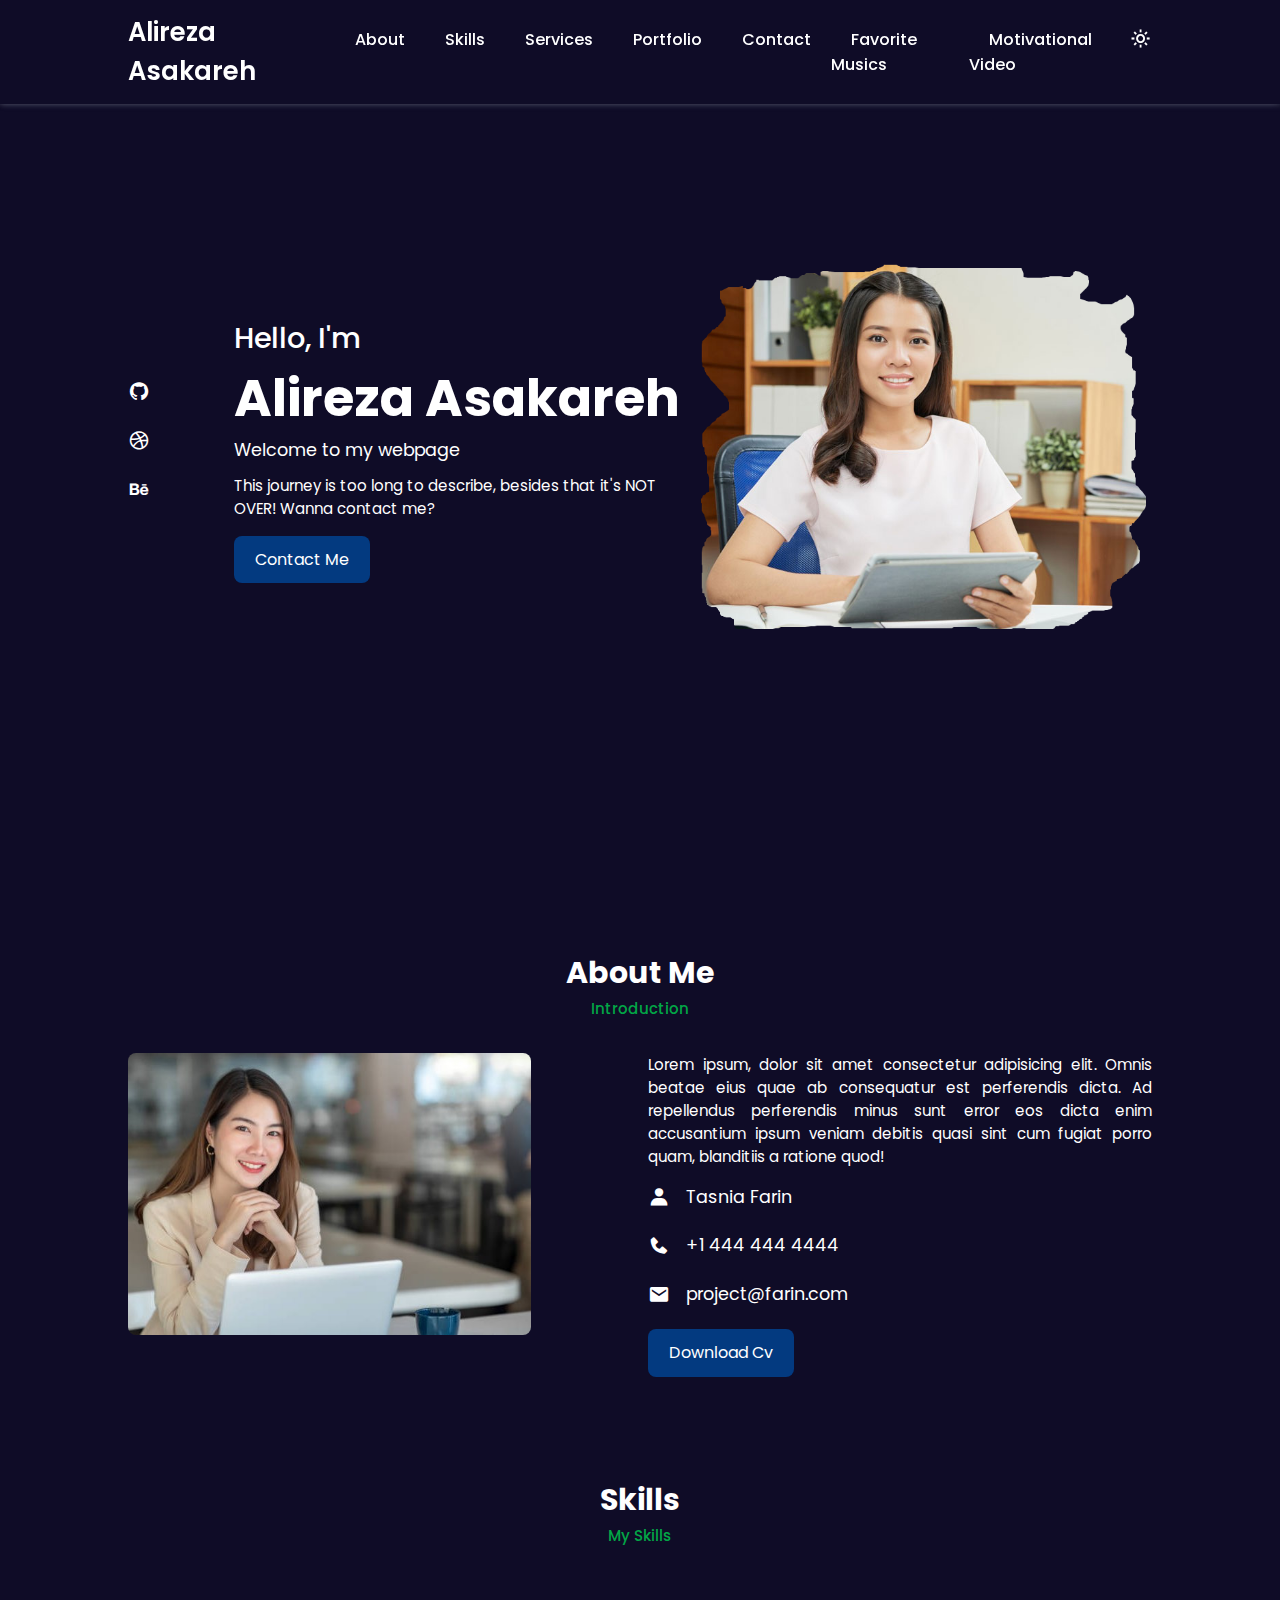
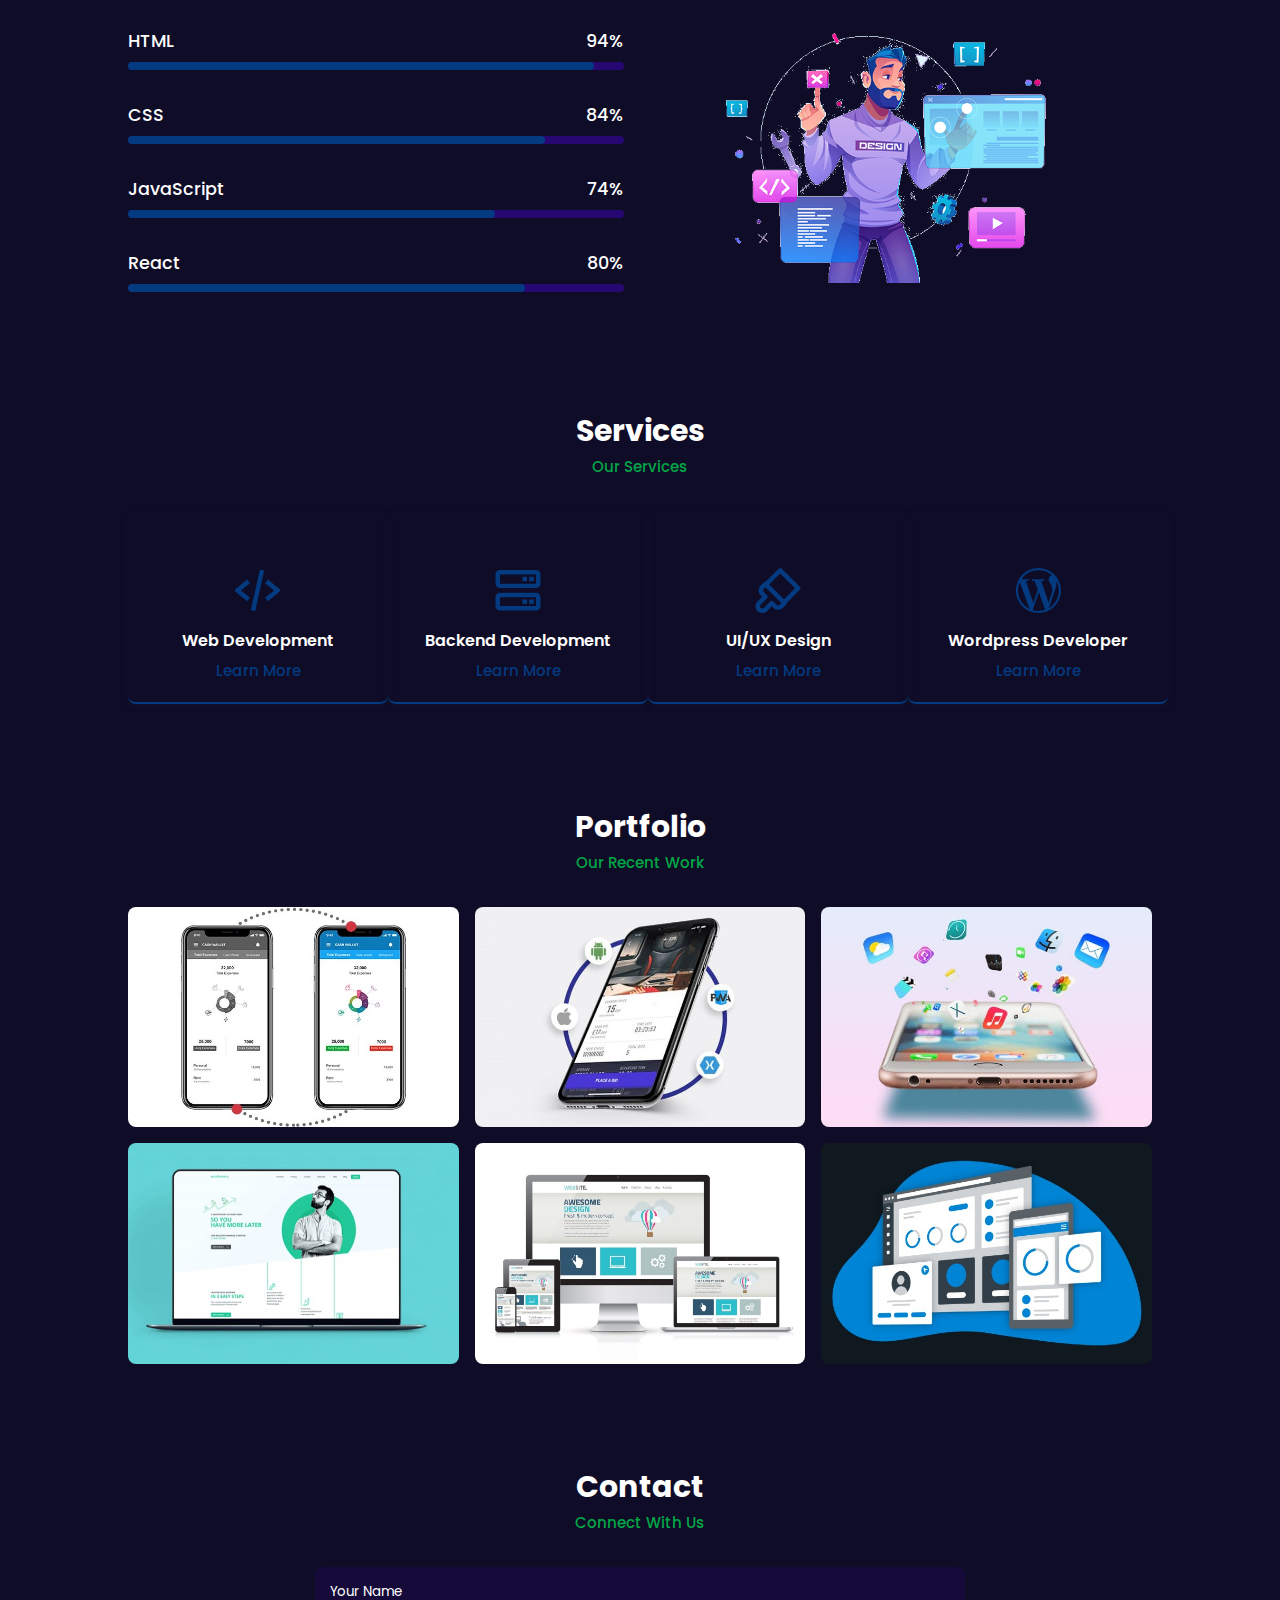
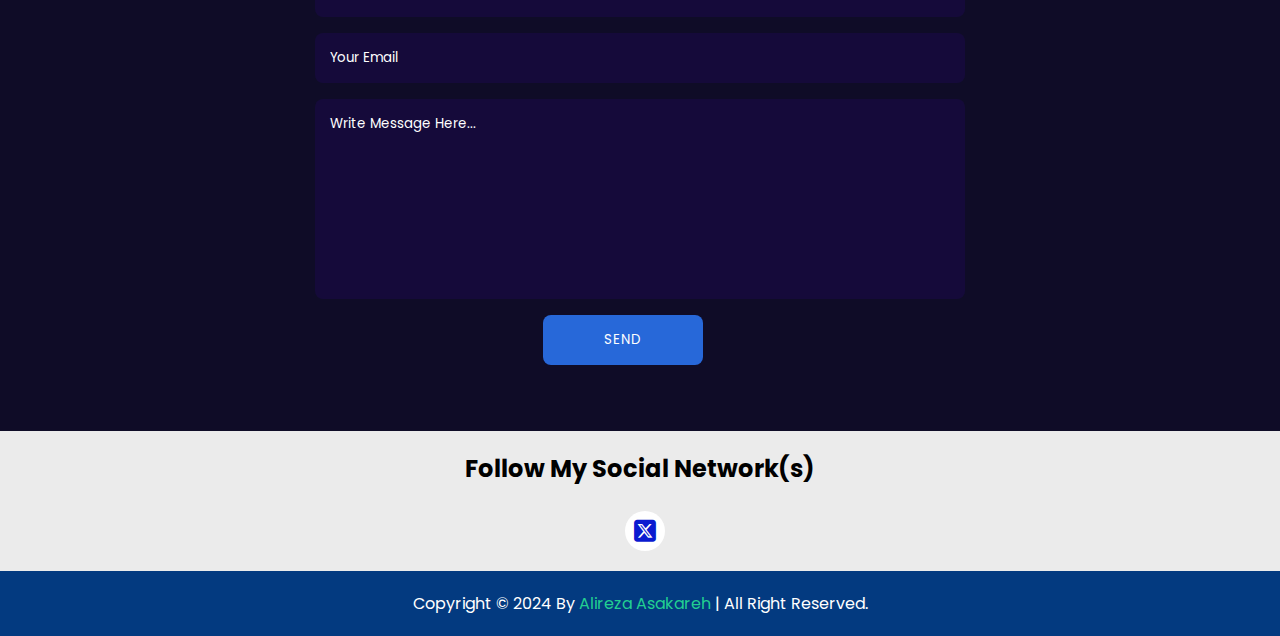
==== commit c75b175b: "Update index.html" ====
--- a/index.html
+++ b/index.html
@@ -28,7 +28,7 @@
             <li><a href="#services">Services</a></li>
             <li><a href="#portfolio">Portfolio</a></li>
             <li><a href="#contact">Contact</a></li>
-            <li><a href="/FavoriteMusics">Fav Musics</a></li>
+            <li><a href="/FavoriteMusics">Favorite Musics</a></li>
             <li><a href="/MOVideo">Motivational Video</a></li>
             <div class="bx bx-moon" id="darkmode"></div>
         </ul>
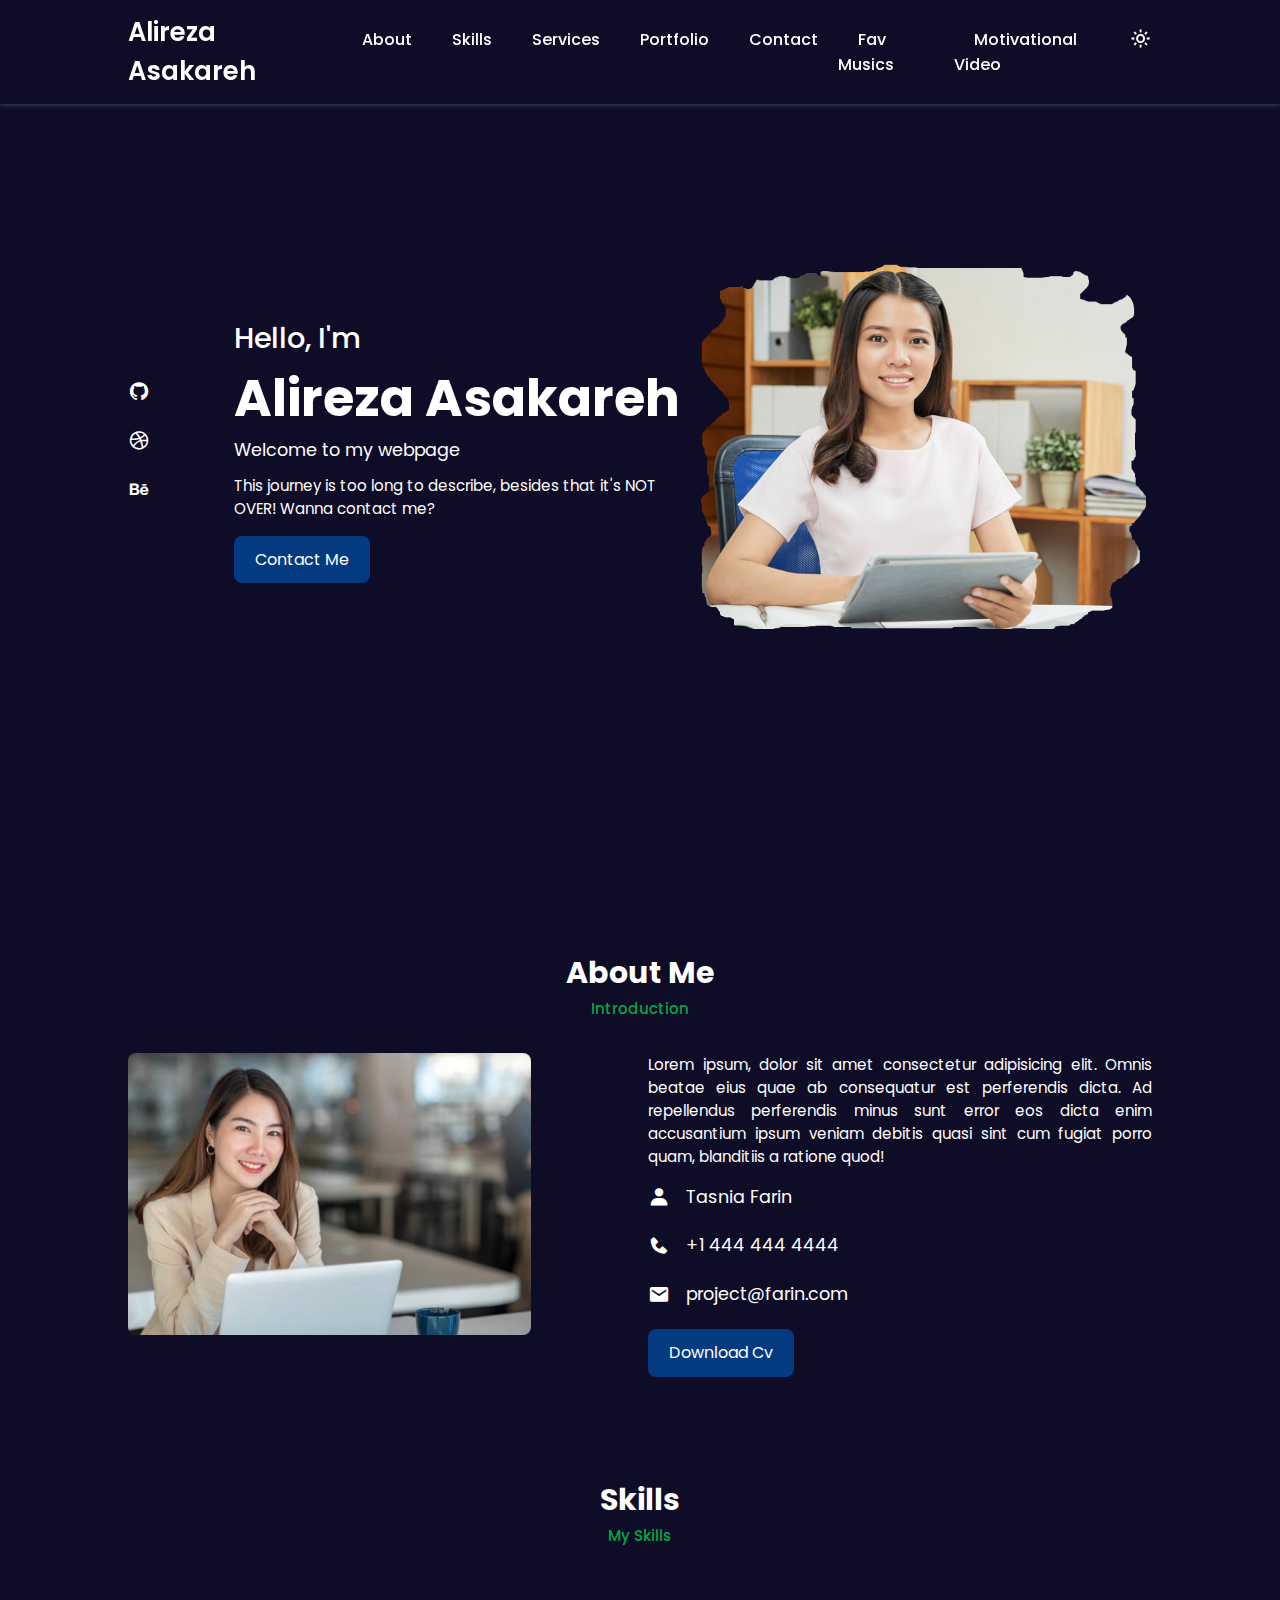
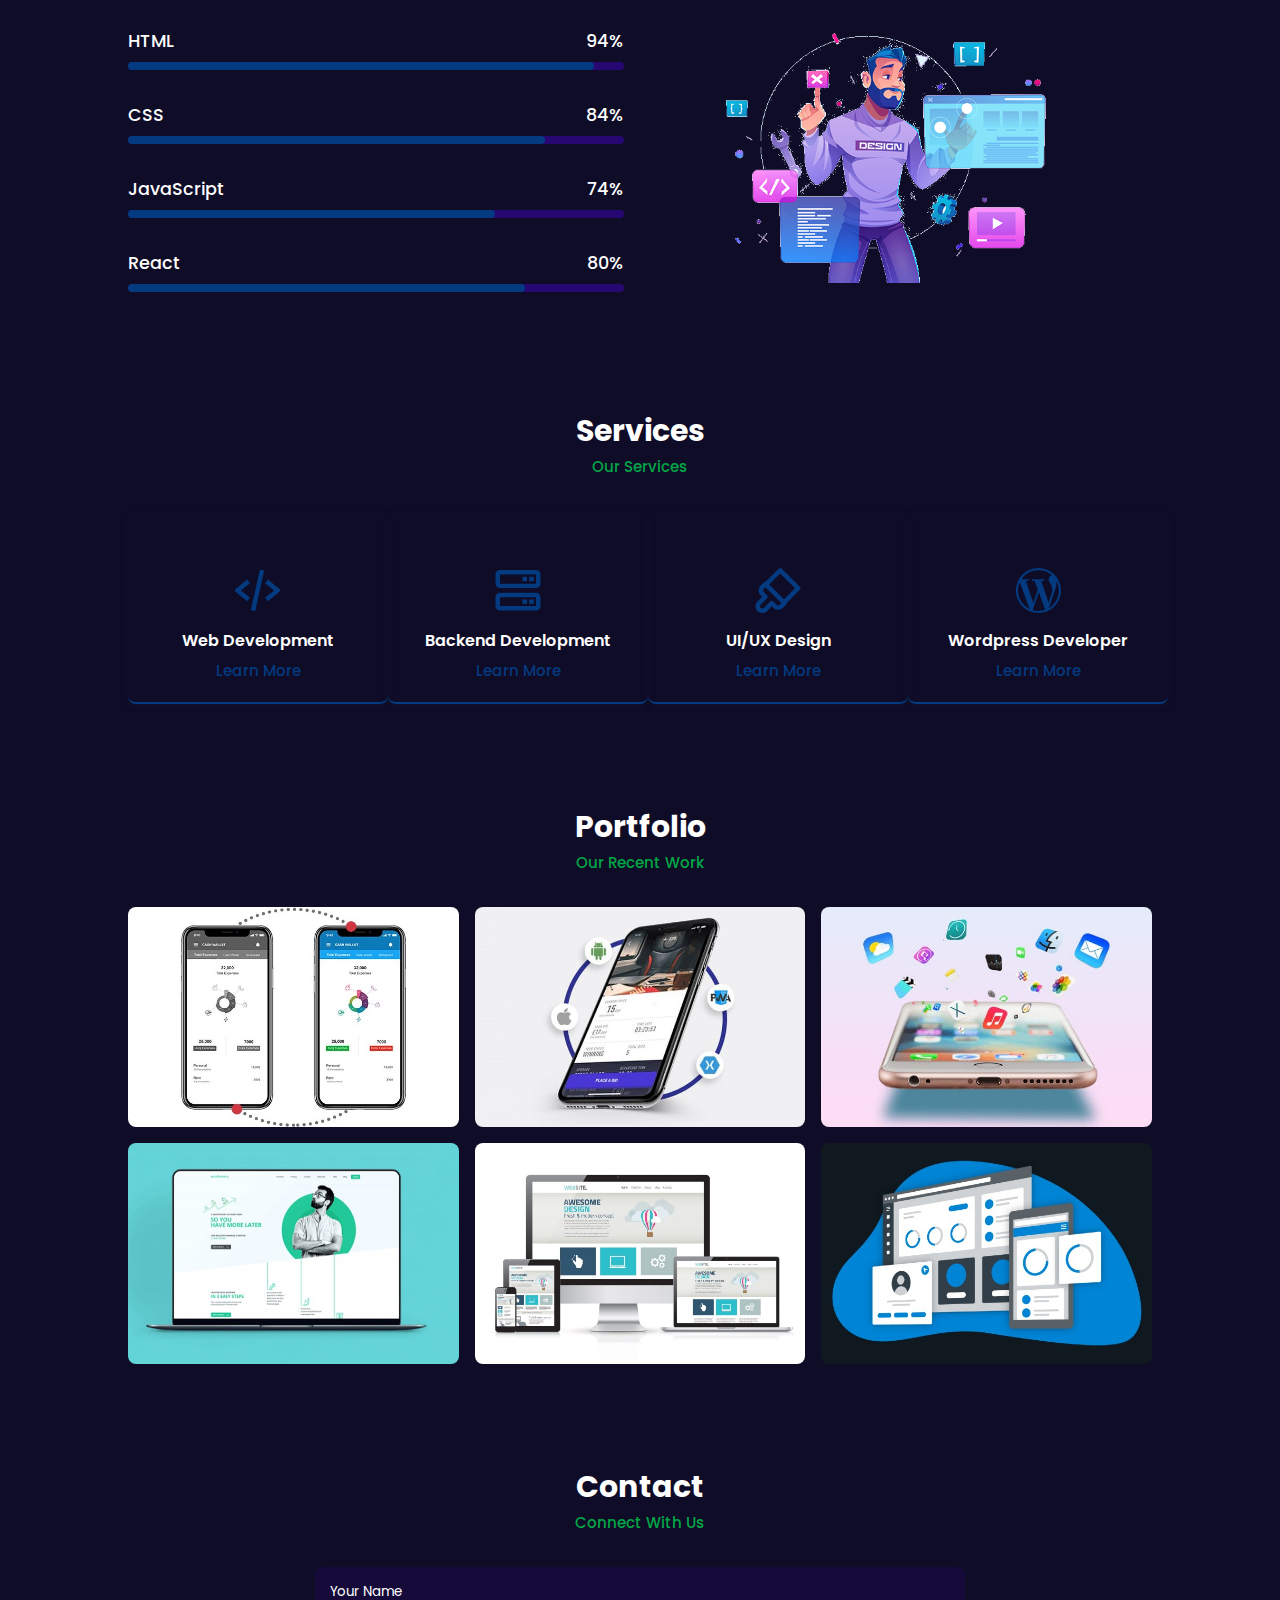
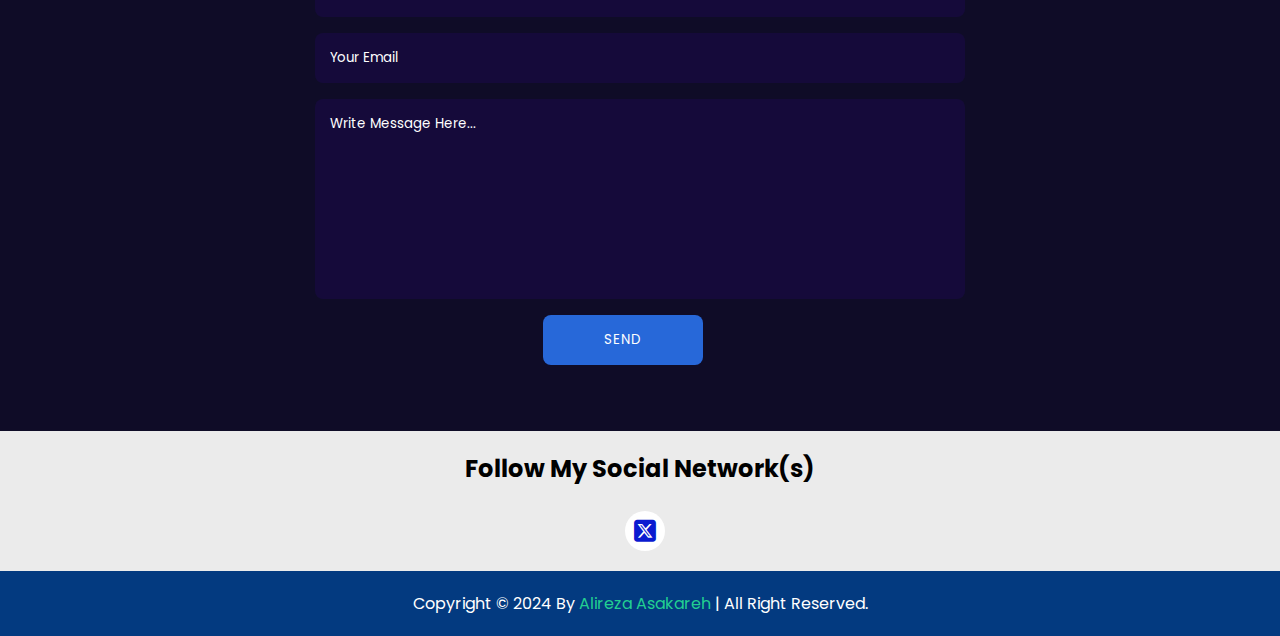
==== commit 4d68bb74: "Update index.html" ====
--- a/index.html
+++ b/index.html
@@ -28,7 +28,7 @@
             <li><a href="#services">Services</a></li>
             <li><a href="#portfolio">Portfolio</a></li>
             <li><a href="#contact">Contact</a></li>
-            <li><a href="/FavoriteMusics">Favorite Musics</a></li>
+            <li><a href="/FavoriteMusics">Fav Musics</a></li>
             <li><a href="/MOVideo">Motivational Video</a></li>
             <div class="bx bx-moon" id="darkmode"></div>
         </ul>
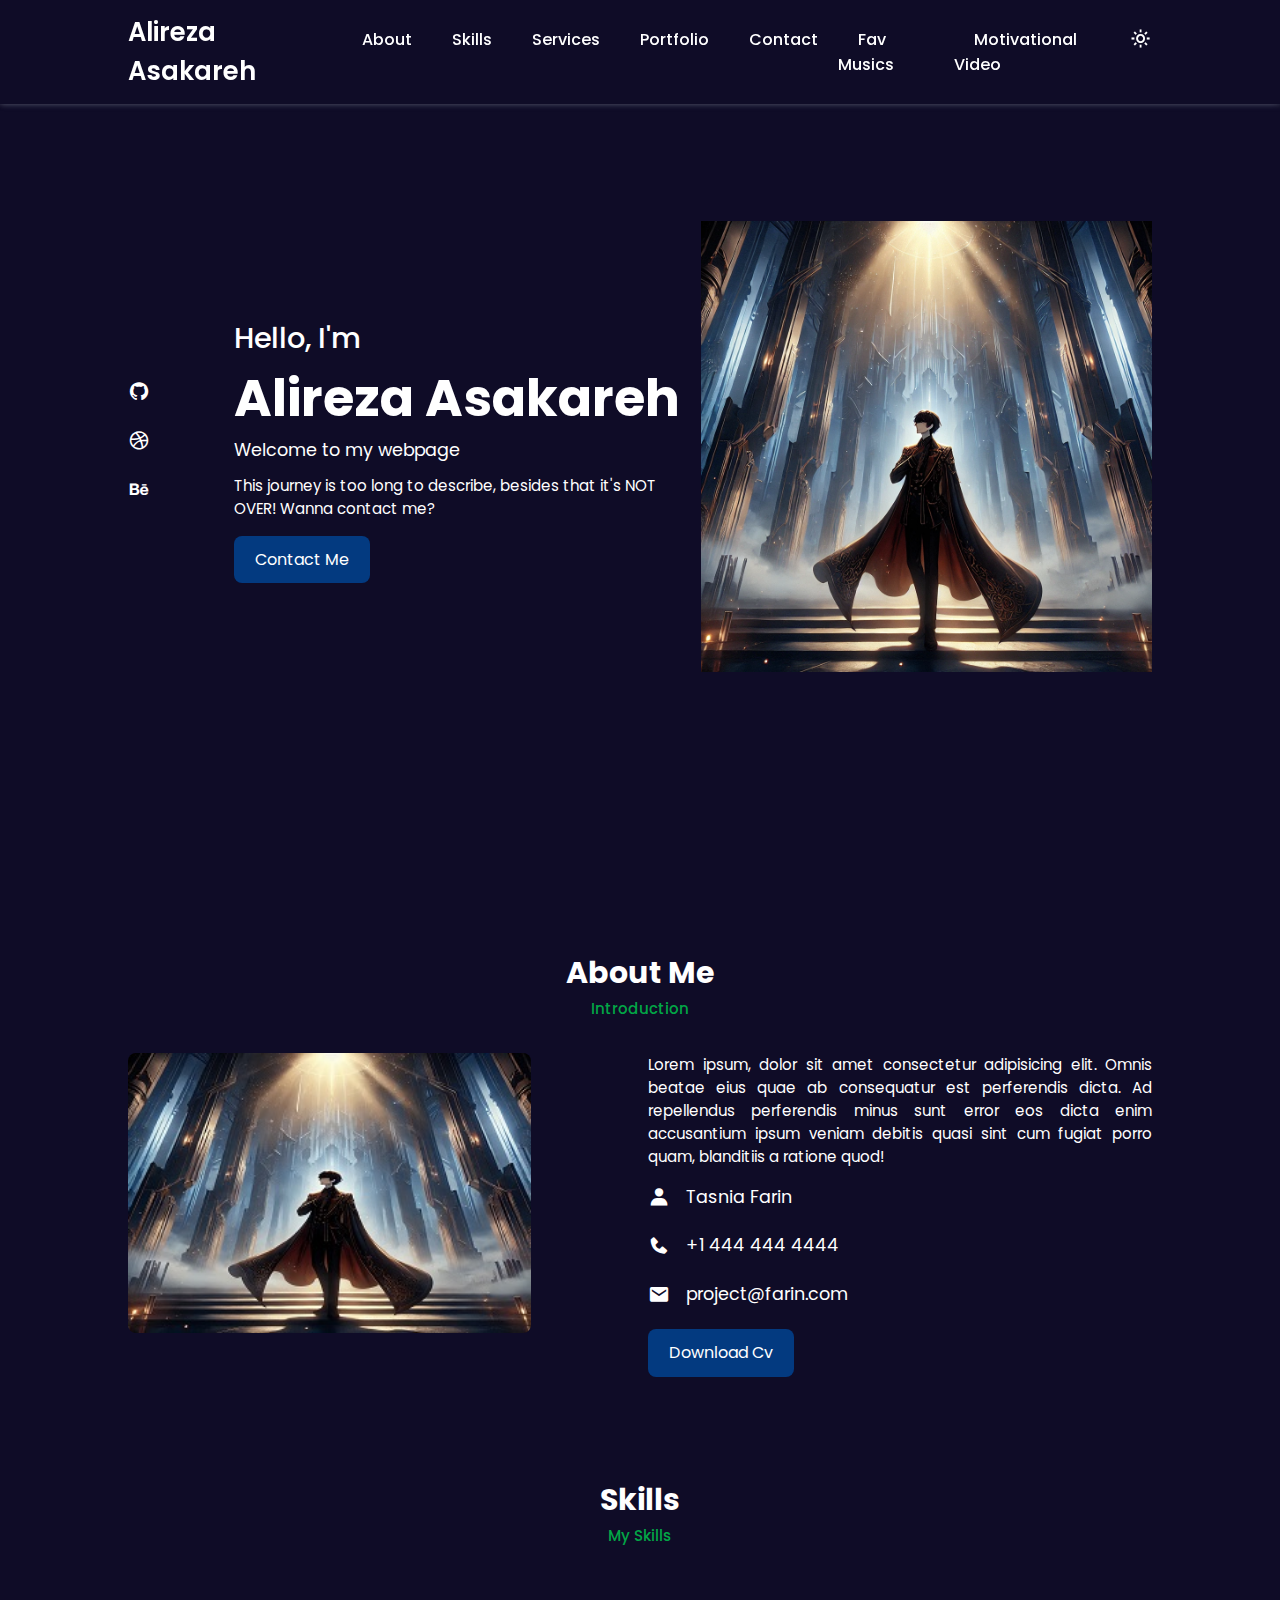
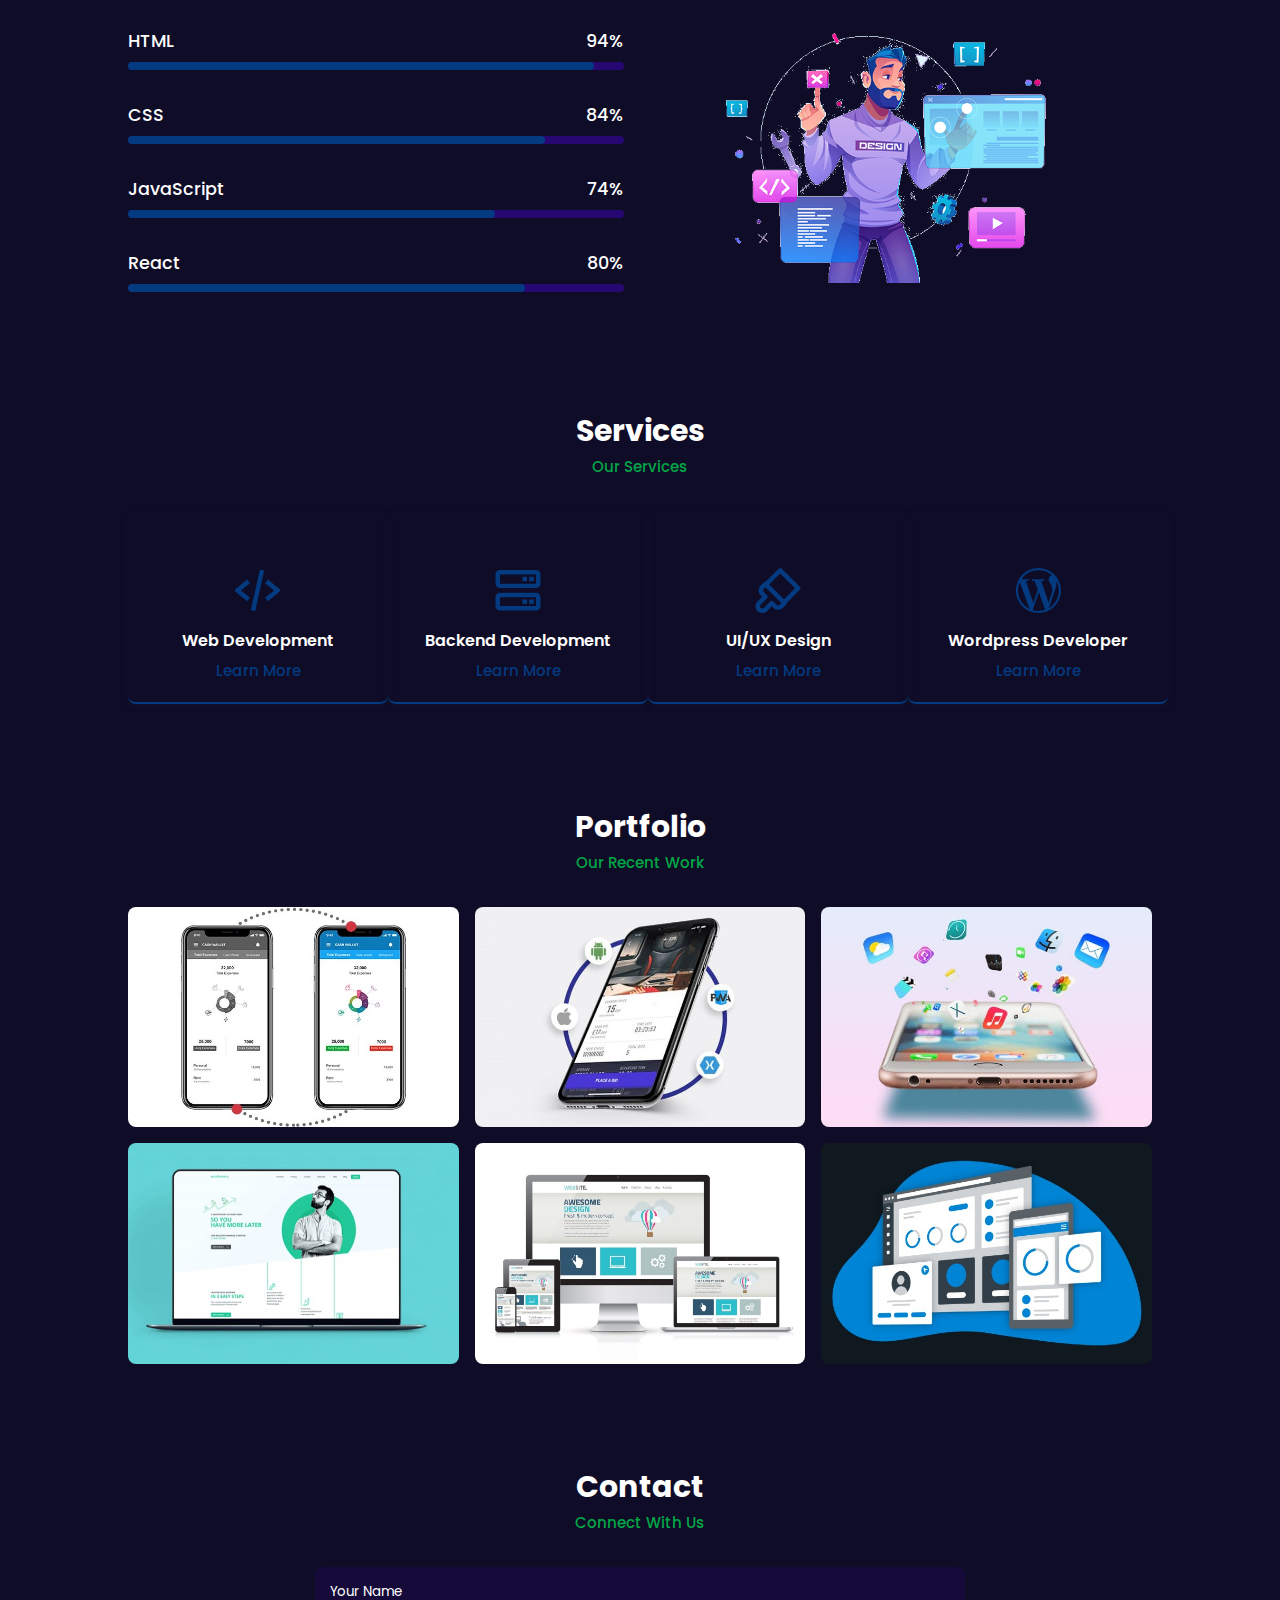
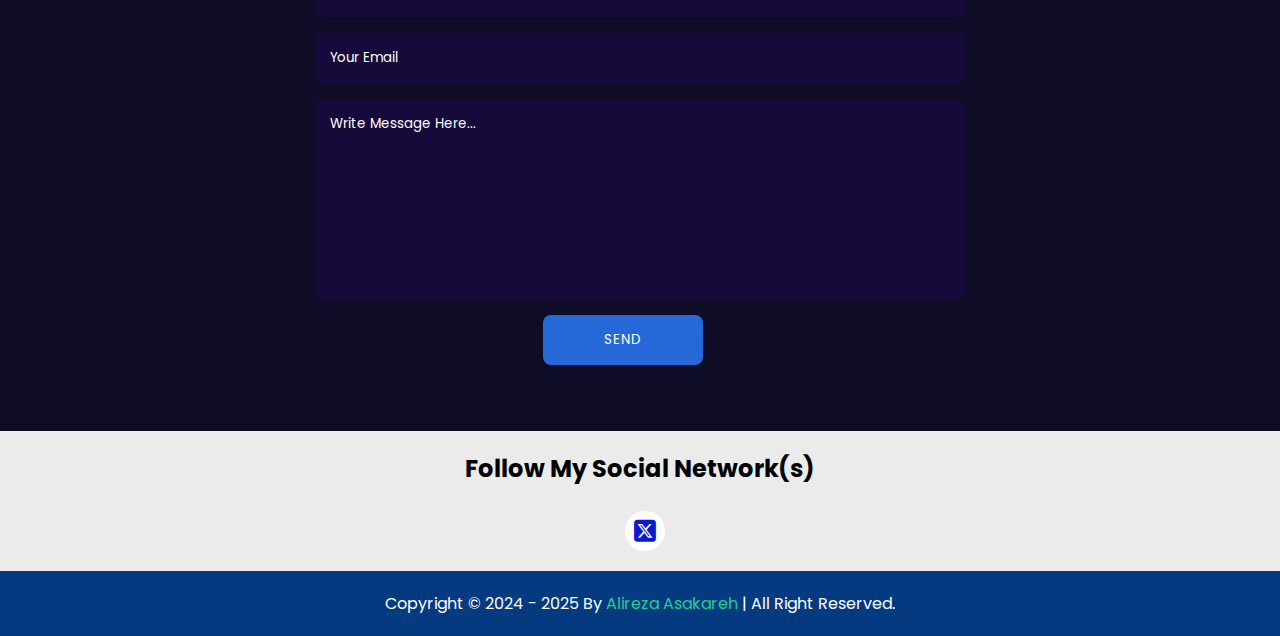
==== commit c9e63f0e: "Update index.html" ====
--- a/index.html
+++ b/index.html
@@ -217,7 +217,7 @@
     </div>
     <!-- Copyright -->
     <div class="copyright">
-        <p>Copyright © 2024 By <a href="#">Alireza Asakareh</a> | All Right Reserved.</p>
+        <p>Copyright © 2024 - 2025 By <a href="#">Alireza Asakareh</a> | All Right Reserved.</p>
     </div>
  
  
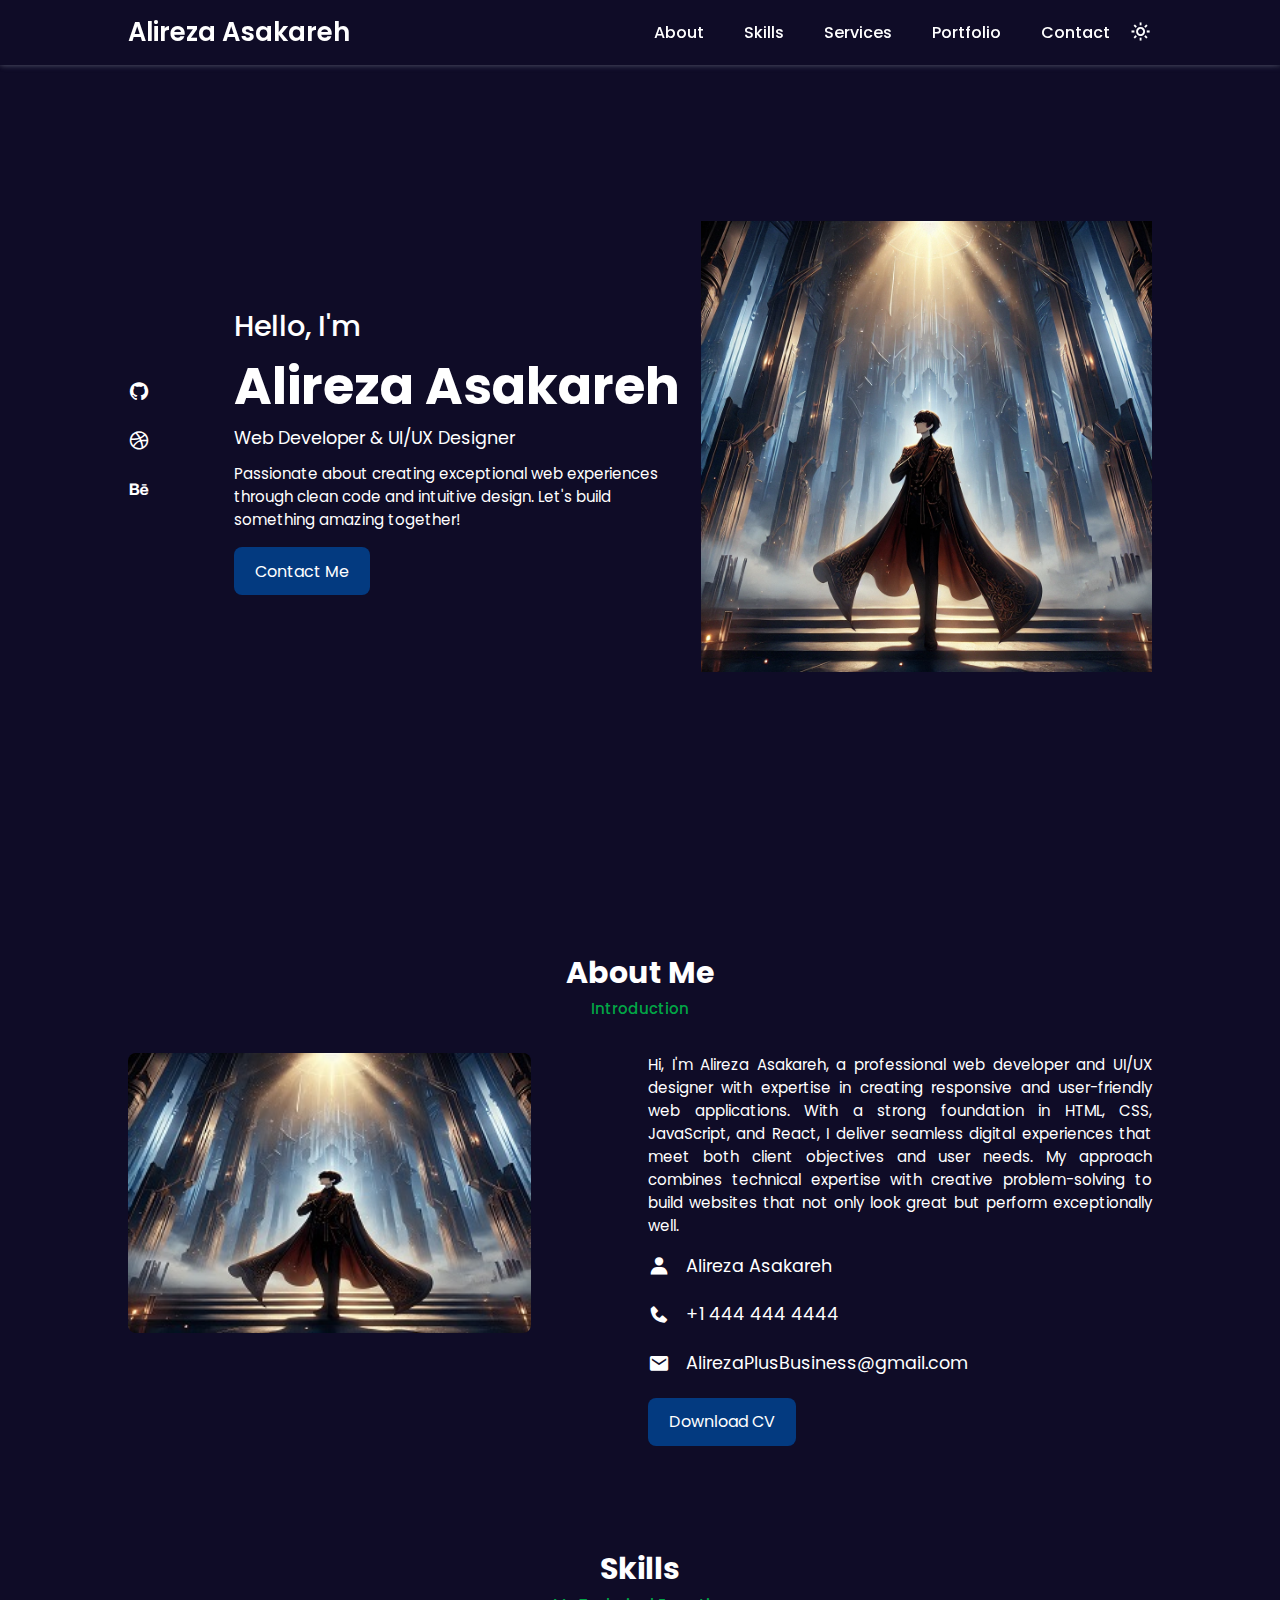
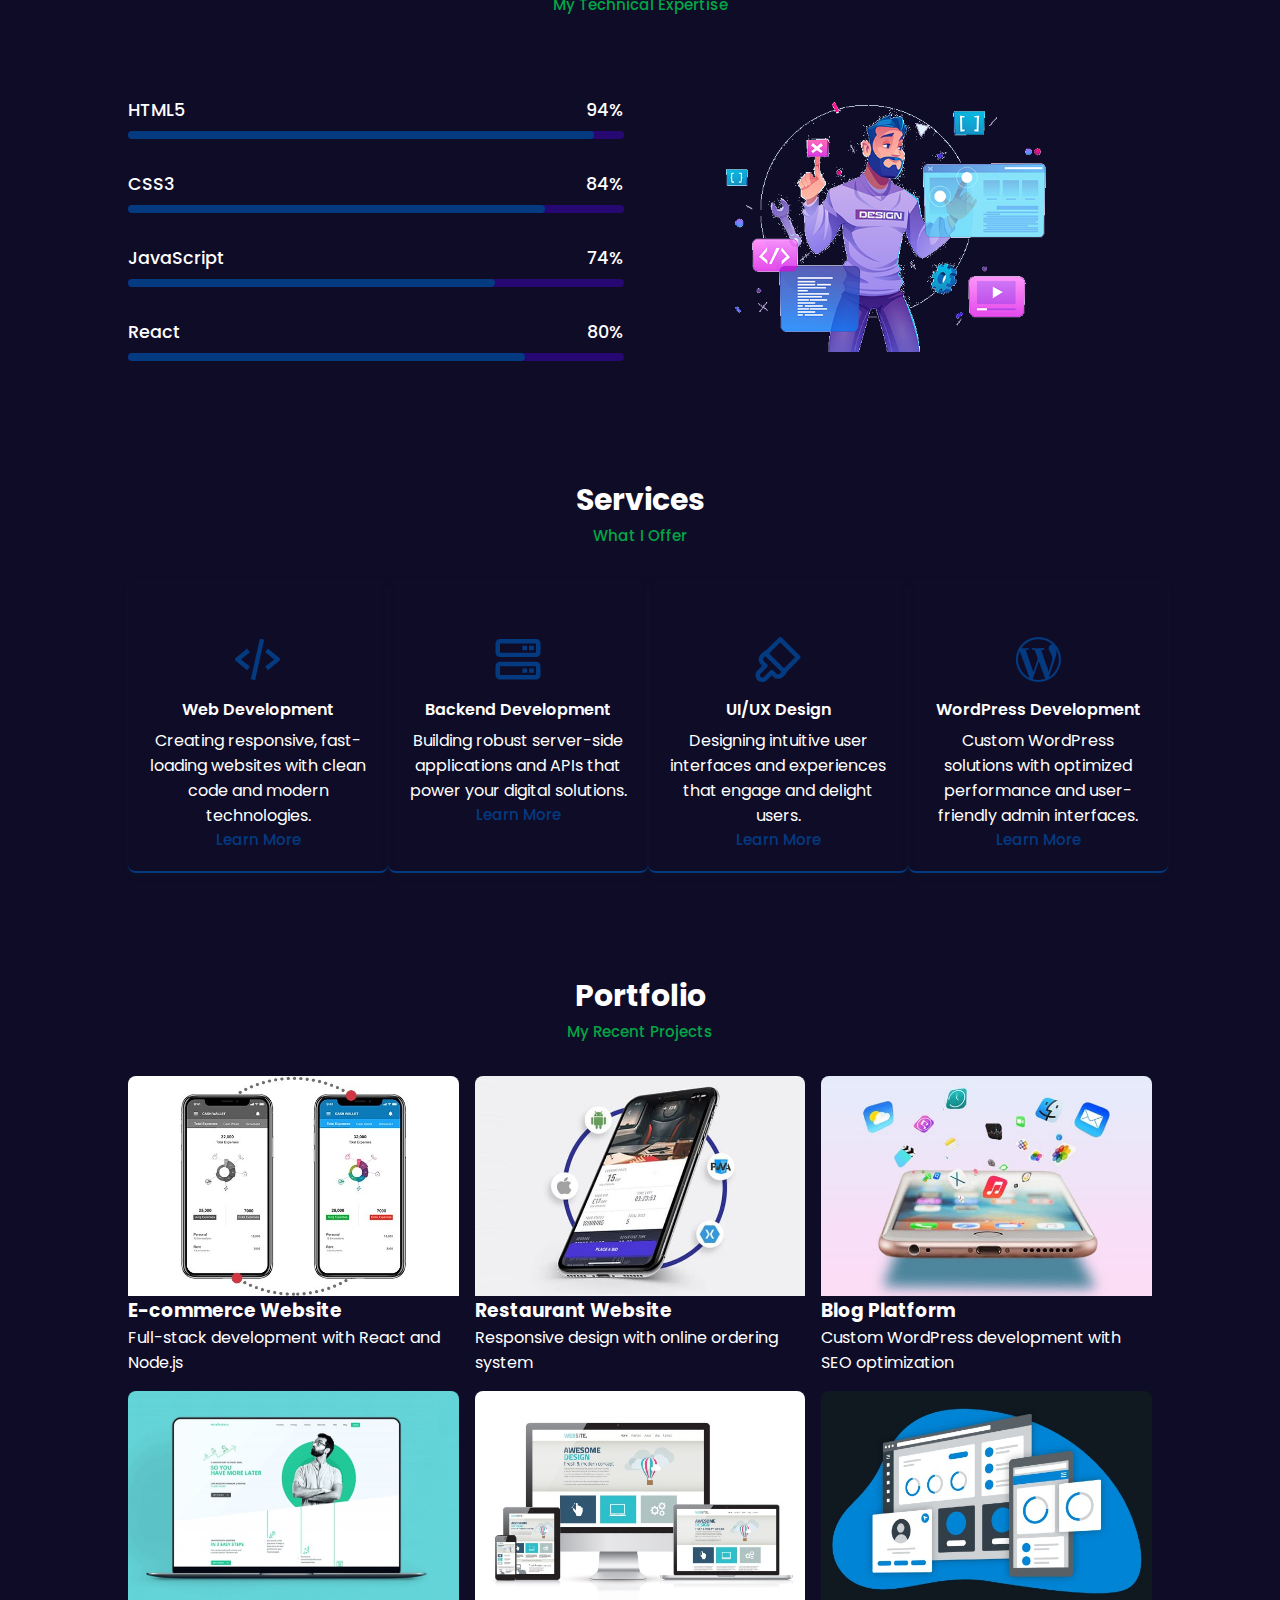
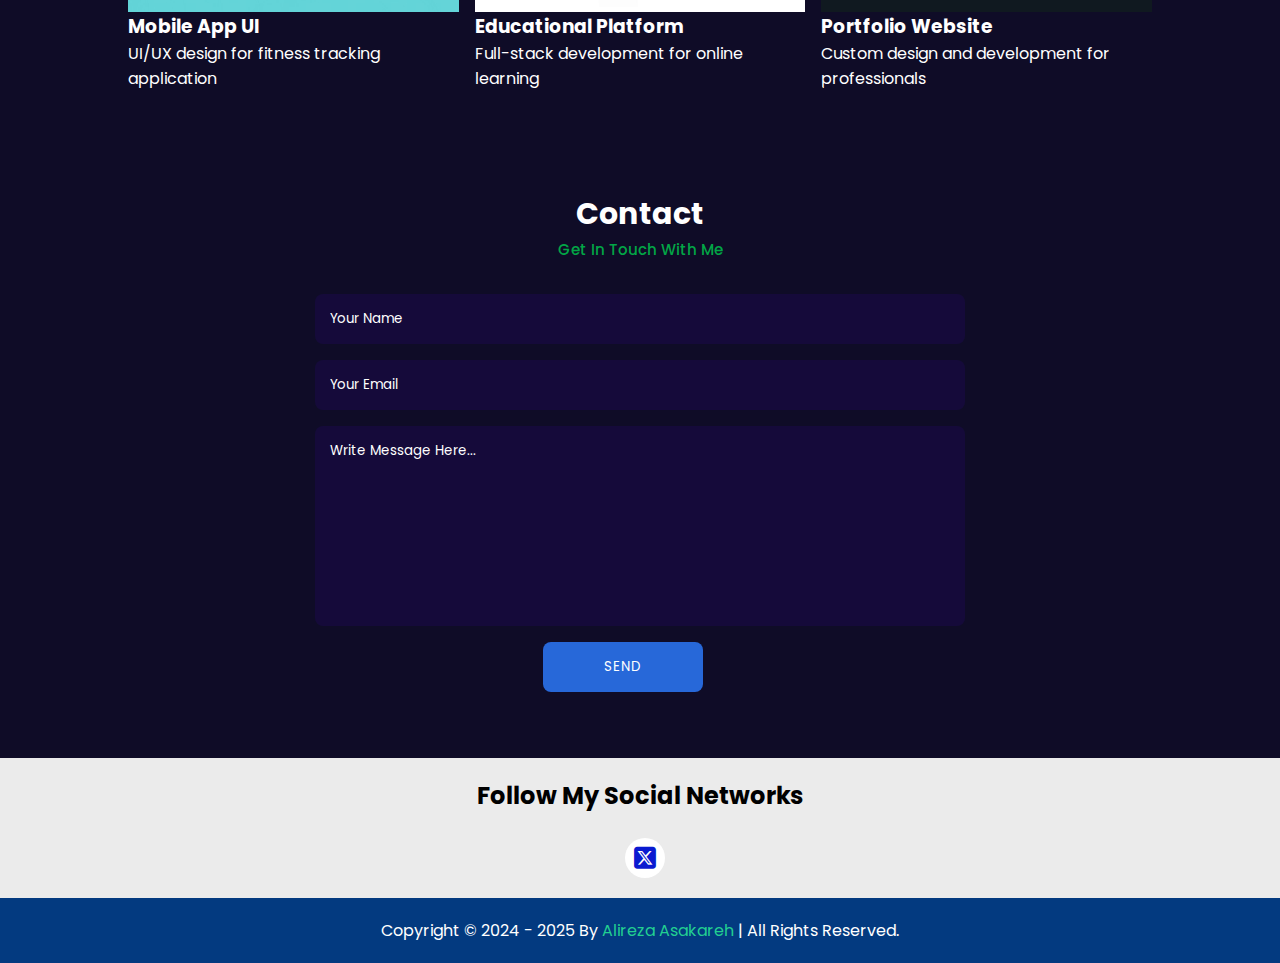
==== commit dc605ebc: "Update" ====
--- a/index.html
+++ b/index.html
@@ -4,55 +4,101 @@
     <meta charset="UTF-8">
     <meta http-equiv="X-UA-Compatible" content="IE=edge">
     <meta name="viewport" content="width=device-width, initial-scale=1.0">
-    <title>About Me | Alireza Asakareh</title>
+    
+    <!-- Primary Meta Tags -->
+    <title>Alireza Asakareh | Web Developer & UI/UX Designer Portfolio</title>
+    <meta name="title" content="Alireza Asakareh | Web Developer & UI/UX Designer Portfolio">
+    <meta name="description" content="Official portfolio of Alireza Asakareh, specializing in Web Development, Backend Development, and UI/UX Design. View projects and contact for professional services.">
+    <meta name="keywords" content="Alireza Asakareh, Web Developer, UI/UX Designer, Backend Developer, Portfolio, Web Development, JavaScript, React, HTML, CSS">
+    <meta name="author" content="Alireza Asakareh">
+    <meta name="robots" content="index, follow">
+    
+    <!-- Open Graph / Facebook -->
+    <meta property="og:type" content="website">
+    <meta property="og:url" content="https://alirezaplusofficial.github.io/">
+    <meta property="og:title" content="Alireza Asakareh | Web Developer & UI/UX Designer">
+    <meta property="og:description" content="Official portfolio of Alireza Asakareh, specializing in Web Development, Backend Development, and UI/UX Design. View projects and contact for professional services.">
+    <meta property="og:image" content="https://alirezaplusofficial.github.io/11.png">
+    
+    <!-- Twitter -->
+    <meta property="twitter:card" content="summary_large_image">
+    <meta property="twitter:url" content="https://alirezaplusofficial.github.io/">
+    <meta property="twitter:title" content="Alireza Asakareh | Web Developer & UI/UX Designer">
+    <meta property="twitter:description" content="Official portfolio of Alireza Asakareh, specializing in Web Development, Backend Development, and UI/UX Design. View projects and contact for professional services.">
+    <meta property="twitter:image" content="https://alirezaplusofficial.github.io/11.png">
+    
+    <!-- Canonical URL -->
+    <link rel="canonical" href="https://alirezaplusofficial.github.io/">
+    
+    <!-- Favicon -->
+    <link rel="icon" type="image/png" href="favicon.png">
+    
     <!-- Link To CSS -->
     <link rel="stylesheet" href="./css/style.css">
+    
     <!-- Box Icons -->
-    <link rel="stylesheet"
-  href="https://cdn.jsdelivr.net/npm/boxicons@latest/css/boxicons.min.css">
+    <link rel="stylesheet" href="https://cdn.jsdelivr.net/npm/boxicons@latest/css/boxicons.min.css">
+    
     <!-- Fontawesome -->
-    <link rel="stylesheet" 
-href="https://cdnjs.cloudflare.com/ajax/libs/font-awesome/6.5.2/css/all.min.css">
- 
+    <link rel="stylesheet" href="https://cdnjs.cloudflare.com/ajax/libs/font-awesome/6.5.2/css/all.min.css">
+    
+    <!-- Schema.org markup for Google -->
+    <script type="application/ld+json">
+    {
+      "@context": "https://schema.org",
+      "@type": "Person",
+      "name": "Alireza Asakareh",
+      "url": "https://alirezaplusofficial.github.io",
+      "image": "https://alirezaplusofficial.github.io/11.png",
+      "jobTitle": "Web Developer & UI/UX Designer",
+      "worksFor": {
+        "@type": "Organization",
+        "name": "Alireza Asakareh"
+      },
+      "sameAs": [
+        "https://x.com/AlirezaPlus",
+        "https://github.com/alirezaplusofficial"
+      ]
+    }
+    </script>
 </head>
+
 <body>
     <!-- Navbar -->
     <header>
-        <a href="#" class="logo">Alireza Asakareh</a>
+        <a href="#" class="logo" aria-label="Alireza Asakareh Home">Alireza Asakareh</a>
  
-        <div class="bx bx-menu" id="menu-icon"></div>
+        <div class="bx bx-menu" id="menu-icon" aria-label="Toggle menu"></div>
  
         <ul class="navbar">
-            <li><a href="#about">About</a></li>
-            <li><a href="#skills">Skills</a></li>
-            <li><a href="#services">Services</a></li>
-            <li><a href="#portfolio">Portfolio</a></li>
-            <li><a href="#contact">Contact</a></li>
-            <li><a href="/FavoriteMusics">Fav Musics</a></li>
-            <li><a href="/MOVideo">Motivational Video</a></li>
-            <div class="bx bx-moon" id="darkmode"></div>
+            <li><a href="#about" aria-label="About section">About</a></li>
+            <li><a href="#skills" aria-label="Skills section">Skills</a></li>
+            <li><a href="#services" aria-label="Services section">Services</a></li>
+            <li><a href="#portfolio" aria-label="Portfolio section">Portfolio</a></li>
+            <li><a href="#contact" aria-label="Contact section">Contact</a></li>
+            <div class="bx bx-moon" id="darkmode" aria-label="Toggle dark mode"></div>
         </ul>
     </header>
+    
     <!-- Home -->
- 
     <section class="home" id="home">
         <div class="social">
-            <a href="#"><i class='bx bxl-github'></i></a>
-            <a href="#"><i class='bx bxl-dribbble' ></i></a>
-            <a href="#"><i class='bx bxl-behance' ></i></a>
+            <a href="https://github.com/alirezaplusofficial" aria-label="GitHub profile" rel="noopener"><i class='bx bxl-github'></i></a>
+            <a href="#" aria-label="Dribbble profile" rel="noopener"><i class='bx bxl-dribbble'></i></a>
+            <a href="#" aria-label="Behance profile" rel="noopener"><i class='bx bxl-behance'></i></a>
         </div>
         <div class="home-img">
-            <img src="11.png" alt="">
+            <img src="11.png" alt="Alireza Asakareh profile photo">
         </div>
         <div class="home-text">
             <span>Hello, I'm</span>
             <h1>Alireza Asakareh</h1>
-            <h2>Welcome to my webpage</h2>
-            <p>This journey is too long to describe, besides that it's NOT OVER! Wanna contact me?</p>
-            <a href="#contact" class="btn">Contact Me</a>
-        </div>
- 
-    </section>
+            <h2>Web Developer & UI/UX Designer</h2>
+            <p>Passionate about creating exceptional web experiences through clean code and intuitive design. Let's build something amazing together!</p>
+            <a href="#contact" class="btn" aria-label="Contact Me">Contact Me</a>
+        </div>
+    </section>
+    
     <!-- About -->
     <section class="about" id="about">
         <div class="heading">
@@ -62,50 +108,51 @@
         <!-- About Content -->
         <div class="about-container">
             <div class="about-img">
-                <img src="121.jpg" alt="">
+                <img src="121.jpg" alt="Alireza Asakareh professional photo">
             </div>
             <div class="about-text">
-                <p>Lorem ipsum, dolor sit amet consectetur adipisicing elit. Omnis beatae eius quae ab consequatur est perferendis dicta. Ad repellendus perferendis minus sunt error eos dicta enim accusantium ipsum veniam debitis quasi sint cum fugiat porro quam, blanditiis a ratione quod!</p>
+                <p>Hi, I'm Alireza Asakareh, a professional web developer and UI/UX designer with expertise in creating responsive and user-friendly web applications. With a strong foundation in HTML, CSS, JavaScript, and React, I deliver seamless digital experiences that meet both client objectives and user needs. My approach combines technical expertise with creative problem-solving to build websites that not only look great but perform exceptionally well.</p>
                 <div class="information">
                     <!-- Box 1 -->
                     <div class="info-box">
-                        <i class='bx bxs-user' ></i>
-                        <span>Tasnia Farin</span>
+                        <i class='bx bxs-user'></i>
+                        <span>Alireza Asakareh</span>
                     </div>
                     <!-- Box 2 -->
                     <div class="info-box">
-                        <i class='bx bxs-phone' ></i>
+                        <i class='bx bxs-phone'></i>
                         <span>+1 444 444 4444</span>
                     </div>
                     <!-- Box 3 -->
                     <div class="info-box">
-                        <i class='bx bxs-envelope' ></i>
-                        <span>project@farin.com</span>
+                        <i class='bx bxs-envelope'></i>
+                        <span>AlirezaPlusBusiness@gmail.com</span>
                     </div>
                 </div>
-                <a href="#" class="btn">Download Cv</a>
-            </div>
-        </div>
-    </section>
+                <a href="#" class="btn" aria-label="Download CV">Download CV</a>
+            </div>
+        </div>
+    </section>
+    
     <!-- Skills -->
     <section class="skills" id="skills">
         <div class="heading">
             <h2>Skills</h2>
-            <span>My Skills</span>
+            <span>My Technical Expertise</span>
         </div>
         <!-- Skills Content -->
         <div class="skills-container">
             <div class="bars">
                 <!-- Box 1 -->
                 <div class="bars-box">
-                    <h3>HTML</h3>
+                    <h3>HTML5</h3>
                     <span>94%</span>
                     <div class="light-bar"></div>
                     <div class="percent-bar html-bar"></div>
                 </div>
                 <!-- Box 2 -->
                 <div class="bars-box">
-                    <h3>CSS</h3>
+                    <h3>CSS3</h3>
                     <span>84%</span>
                     <div class="light-bar"></div>
                     <div class="percent-bar css-bar"></div>
@@ -126,103 +173,203 @@
                 </div>
             </div>
             <div class="skills-img">
-                <img src="123.png" alt="">
-            </div>
-        </div>
- 
-    </section>
+                <img src="123.png" alt="Web development skills illustration">
+            </div>
+        </div>
+    </section>
+    
     <!-- Services -->
     <section class="services" id="services">
         <div class="heading">
             <h2>Services</h2>
-            <span>Our Services</span>
+            <span>What I Offer</span>
         </div>
         <div class="services-content">
             <!-- Box 1 -->
             <div class="services-box">
-                <i class='bx bx-code-alt' ></i>
+                <i class='bx bx-code-alt'></i>
                 <h3>Web Development</h3>
-                <a href="#">Learn More</a>
+                <p>Creating responsive, fast-loading websites with clean code and modern technologies.</p>
+                <a href="#" aria-label="Learn more about Web Development">Learn More</a>
             </div>
             <!-- Box 2 -->
             <div class="services-box">
-                <i class='bx bx-server' ></i>
+                <i class='bx bx-server'></i>
                 <h3>Backend Development</h3>
-                <a href="#">Learn More</a>
+                <p>Building robust server-side applications and APIs that power your digital solutions.</p>
+                <a href="#" aria-label="Learn more about Backend Development">Learn More</a>
             </div>
             <!-- Box 3 -->
             <div class="services-box">
-                <i class='bx bx-brush' ></i>
+                <i class='bx bx-brush'></i>
                 <h3>UI/UX Design</h3>
-                <a href="#">Learn More</a>
-            </div>
-
+                <p>Designing intuitive user interfaces and experiences that engage and delight users.</p>
+                <a href="#" aria-label="Learn more about UI/UX Design">Learn More</a>
+            </div>
+            <!-- Box 4 -->
             <div class="services-box">
-                <i class='bx bxl-wordpress' ></i>
-                <h3>Wordpress Developer</h3>
-                <a href="#">Learn More</a>
-            </div>
-        </div>
-    </section>
+                <i class='bx bxl-wordpress'></i>
+                <h3>WordPress Development</h3>
+                <p>Custom WordPress solutions with optimized performance and user-friendly admin interfaces.</p>
+                <a href="#" aria-label="Learn more about WordPress Development">Learn More</a>
+            </div>
+        </div>
+    </section>
+    
     <!-- Portfolio -->
     <section class="portfolio" id="portfolio">
         <div class="heading">
             <h2>Portfolio</h2>
-            <span>Our Recent Work</span>
+            <span>My Recent Projects</span>
         </div>
         <div class="portfolio-content">
             <div class="portfolio-img">
-                <img src="blog-2.jpg" alt="">
-            </div>
-            <div class="portfolio-img">
-                <img src="blog-3.jpg" alt="">
-            </div>
-            <div class="portfolio-img">
-                <img src="blog-4.jpg" alt="">
-            </div>
-            <div class="portfolio-img">
-                <img src="blog-5.jpg" alt="">
-            </div>
-            <div class="portfolio-img">
-                <img src="blog-6.jpg" alt="">
-            </div>
-            <div class="portfolio-img">
-                <img src="blog-7.jpg" alt="">
-            </div>
-            
-        </div>
-    </section>
+                <img src="blog-2.jpg" alt="E-commerce website project by Alireza Asakareh">
+                <div class="portfolio-overlay">
+                    <h3>E-commerce Website</h3>
+                    <p>Full-stack development with React and Node.js</p>
+                </div>
+            </div>
+            <div class="portfolio-img">
+                <img src="blog-3.jpg" alt="Restaurant website project by Alireza Asakareh">
+                <div class="portfolio-overlay">
+                    <h3>Restaurant Website</h3>
+                    <p>Responsive design with online ordering system</p>
+                </div>
+            </div>
+            <div class="portfolio-img">
+                <img src="blog-4.jpg" alt="Blog website project by Alireza Asakareh">
+                <div class="portfolio-overlay">
+                    <h3>Blog Platform</h3>
+                    <p>Custom WordPress development with SEO optimization</p>
+                </div>
+            </div>
+            <div class="portfolio-img">
+                <img src="blog-5.jpg" alt="Mobile app UI project by Alireza Asakareh">
+                <div class="portfolio-overlay">
+                    <h3>Mobile App UI</h3>
+                    <p>UI/UX design for fitness tracking application</p>
+                </div>
+            </div>
+            <div class="portfolio-img">
+                <img src="blog-6.jpg" alt="Educational platform project by Alireza Asakareh">
+                <div class="portfolio-overlay">
+                    <h3>Educational Platform</h3>
+                    <p>Full-stack development for online learning</p>
+                </div>
+            </div>
+            <div class="portfolio-img">
+                <img src="blog-7.jpg" alt="Portfolio website project by Alireza Asakareh">
+                <div class="portfolio-overlay">
+                    <h3>Portfolio Website</h3>
+                    <p>Custom design and development for professionals</p>
+                </div>
+            </div>
+        </div>
+    </section>
+    
     <!-- Contact -->
     <section class="contact" id="contact">
         <div class="heading">
             <h2>Contact</h2>
-            <span>Connect With Us</span>
+            <span>Get In Touch With Me</span>
         </div>
         <div class="contact-form">
             <form action="mailto:AlirezaPlusBusiness@gmail.com" method="post">
-                <input type="text" name="vName" id="vName" placeholder="Your Name">
-                <input type="email" name="vEmail" id="vEmail" placeholder="Your Email">
-                <textarea name="vMessage" id="vMessage" cols="30" rows="10" placeholder="Write Message Here..."></textarea>
-                <input name="submit" type="submit" id="Ersal" onclick="Manage()" value="Send" class="contact-button">
+                <input type="text" name="vName" id="vName" placeholder="Your Name" required aria-label="Your Name">
+                <input type="email" name="vEmail" id="vEmail" placeholder="Your Email" required aria-label="Your Email">
+                <textarea name="vMessage" id="vMessage" cols="30" rows="10" placeholder="Write Message Here..." required aria-label="Your Message"></textarea>
+                <input name="submit" type="submit" id="Ersal" onclick="Manage()" value="Send" class="contact-button" aria-label="Send Message">
             </form>
         </div>
     </section>
+    
     <!-- Footer -->
     <div class="footer">
-        <h2>Follow My Social Network(s)</h2>
+        <h2>Follow My Social Networks</h2>
         <div class="footer-social">
-            <a href="https://x.com/AlirezaPlus"><i class="fa-brands fa-square-x-twitter"></i></a>
-        </div>
- 
+            <a href="https://x.com/realunfazed" aria-label="Twitter/X profile" rel="noopener"><i class="fa-brands fa-square-x-twitter"></i></a>
+        </div>
     </div>
+    
     <!-- Copyright -->
     <div class="copyright">
-        <p>Copyright © 2024 - 2025 By <a href="#">Alireza Asakareh</a> | All Right Reserved.</p>
+        <p>Copyright © 2024 - 2025 By <a href="https://alirezaplusofficial.github.io" aria-label="Alireza Asakareh homepage">Alireza Asakareh</a> | All Rights Reserved.</p>
     </div>
- 
- 
- 
+    
     <!-- Link To JS -->
     <script src="./js/script.js"></script>
+    
+    <!-- Structured data for rich snippets -->
+    <script type="application/ld+json">
+    {
+      "@context": "https://schema.org",
+      "@type": "WebSite",
+      "name": "Alireza Asakareh Portfolio",
+      "url": "https://alirezaplusofficial.github.io",
+      "potentialAction": {
+        "@type": "SearchAction",
+        "target": "https://alirezaplusofficial.github.io/search?q={search_term_string}",
+        "query-input": "required name=search_term_string"
+      }
+    }
+    </script>
+    
+    <!-- Services structured data -->
+    <script type="application/ld+json">
+    {
+      "@context": "https://schema.org",
+      "@type": "ItemList",
+      "itemListElement": [
+        {
+          "@type": "Service",
+          "position": 1,
+          "name": "Web Development",
+          "description": "Creating responsive, fast-loading websites with clean code and modern technologies.",
+          "provider": {
+            "@type": "Person",
+            "name": "Alireza Asakareh"
+          }
+        },
+        {
+          "@type": "Service",
+          "position": 2,
+          "name": "Backend Development",
+          "description": "Building robust server-side applications and APIs that power your digital solutions.",
+          "provider": {
+            "@type": "Person",
+            "name": "Alireza Asakareh"
+          }
+        },
+        {
+          "@type": "Service",
+          "position": 3,
+          "name": "UI/UX Design",
+          "description": "Designing intuitive user interfaces and experiences that engage and delight users.",
+          "provider": {
+            "@type": "Person",
+            "name": "Alireza Asakareh"
+          }
+        },
+        {
+          "@type": "Service",
+          "position": 4,
+          "name": "WordPress Development",
+          "description": "Custom WordPress solutions with optimized performance and user-friendly admin interfaces.",
+          "provider": {
+            "@type": "Person",
+            "name": "Alireza Asakareh"
+          }
+        }
+      ]
+    }
+    </script>
+    
+    <!-- GitHub Pages site verification -->
+    <meta name="google-site-verification" content="your-verification-code-here">
+    
+    <!-- Additional SEO tags for GitHub Pages -->
+    <meta name="github-repo" content="alirezaplusofficial.github.io">
+    <meta name="application-name" content="Alireza Asakareh Portfolio">
 </body>
-</html>
+</html>